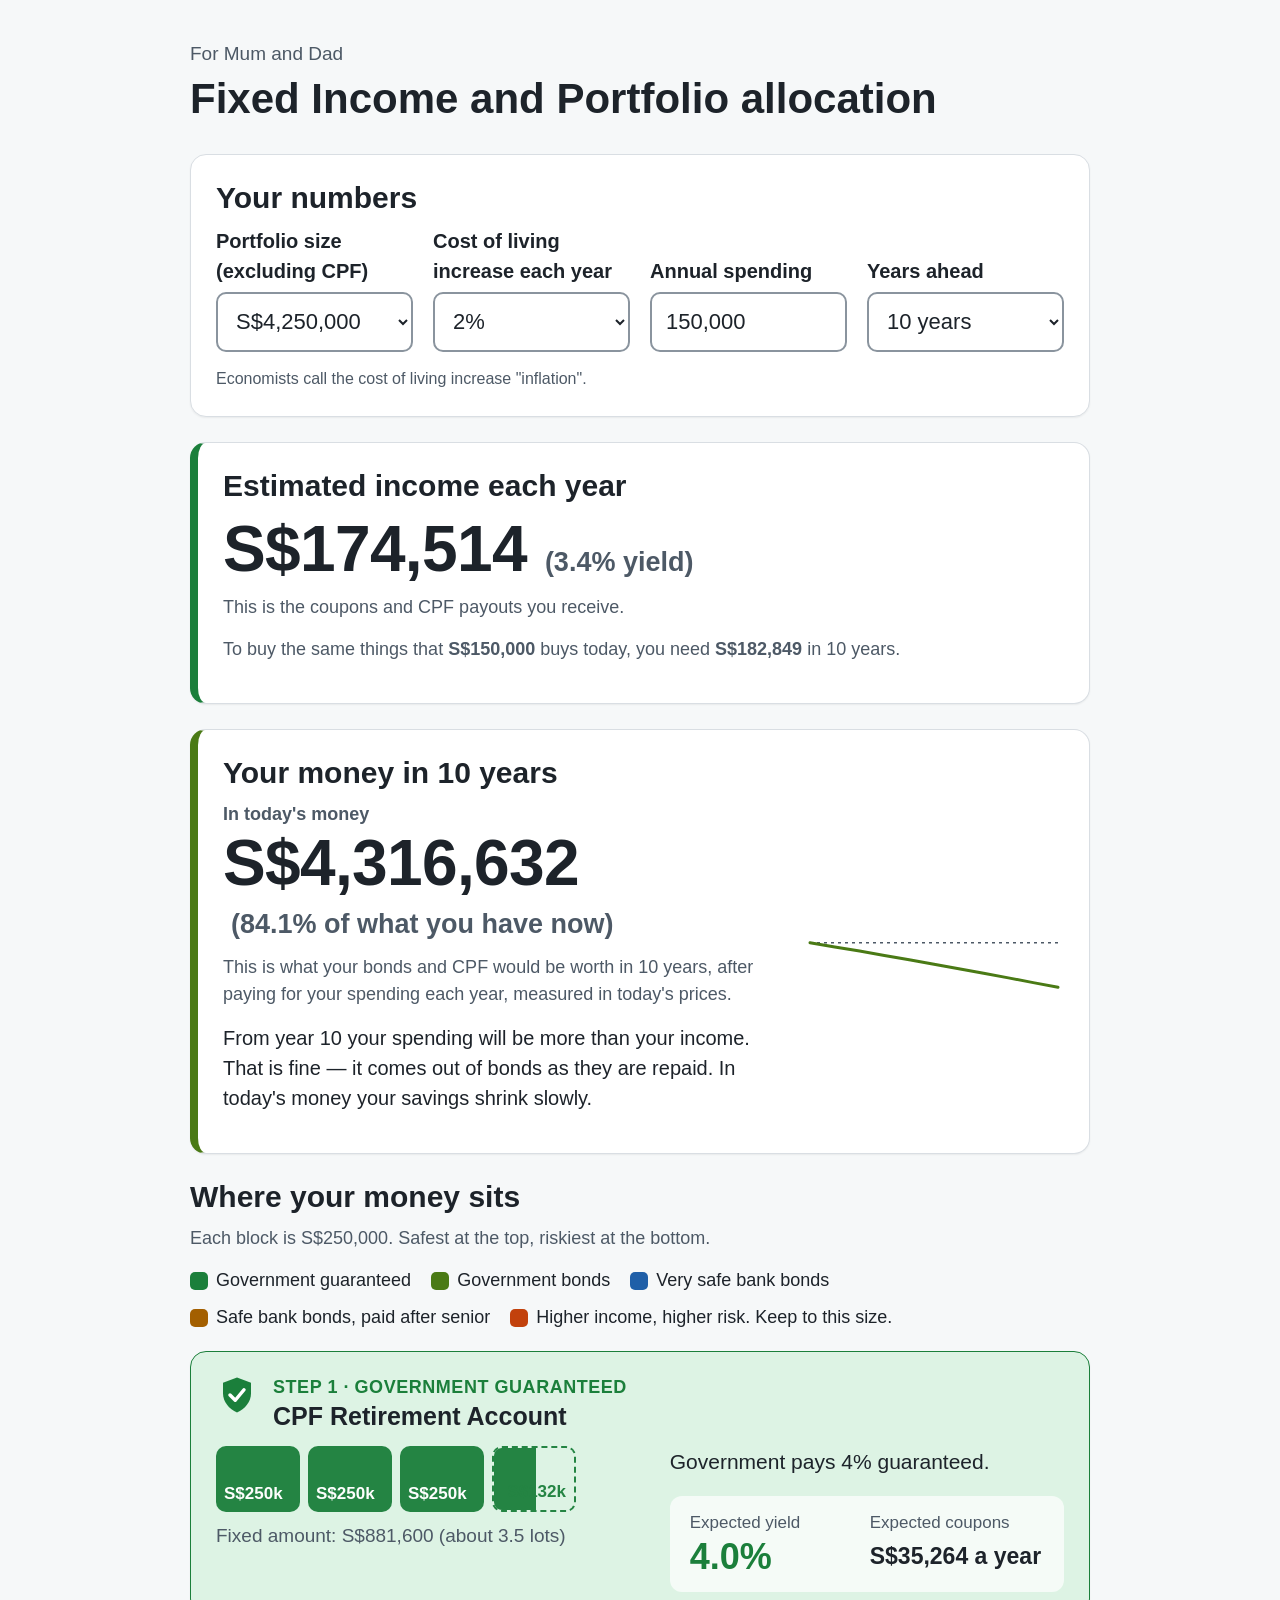
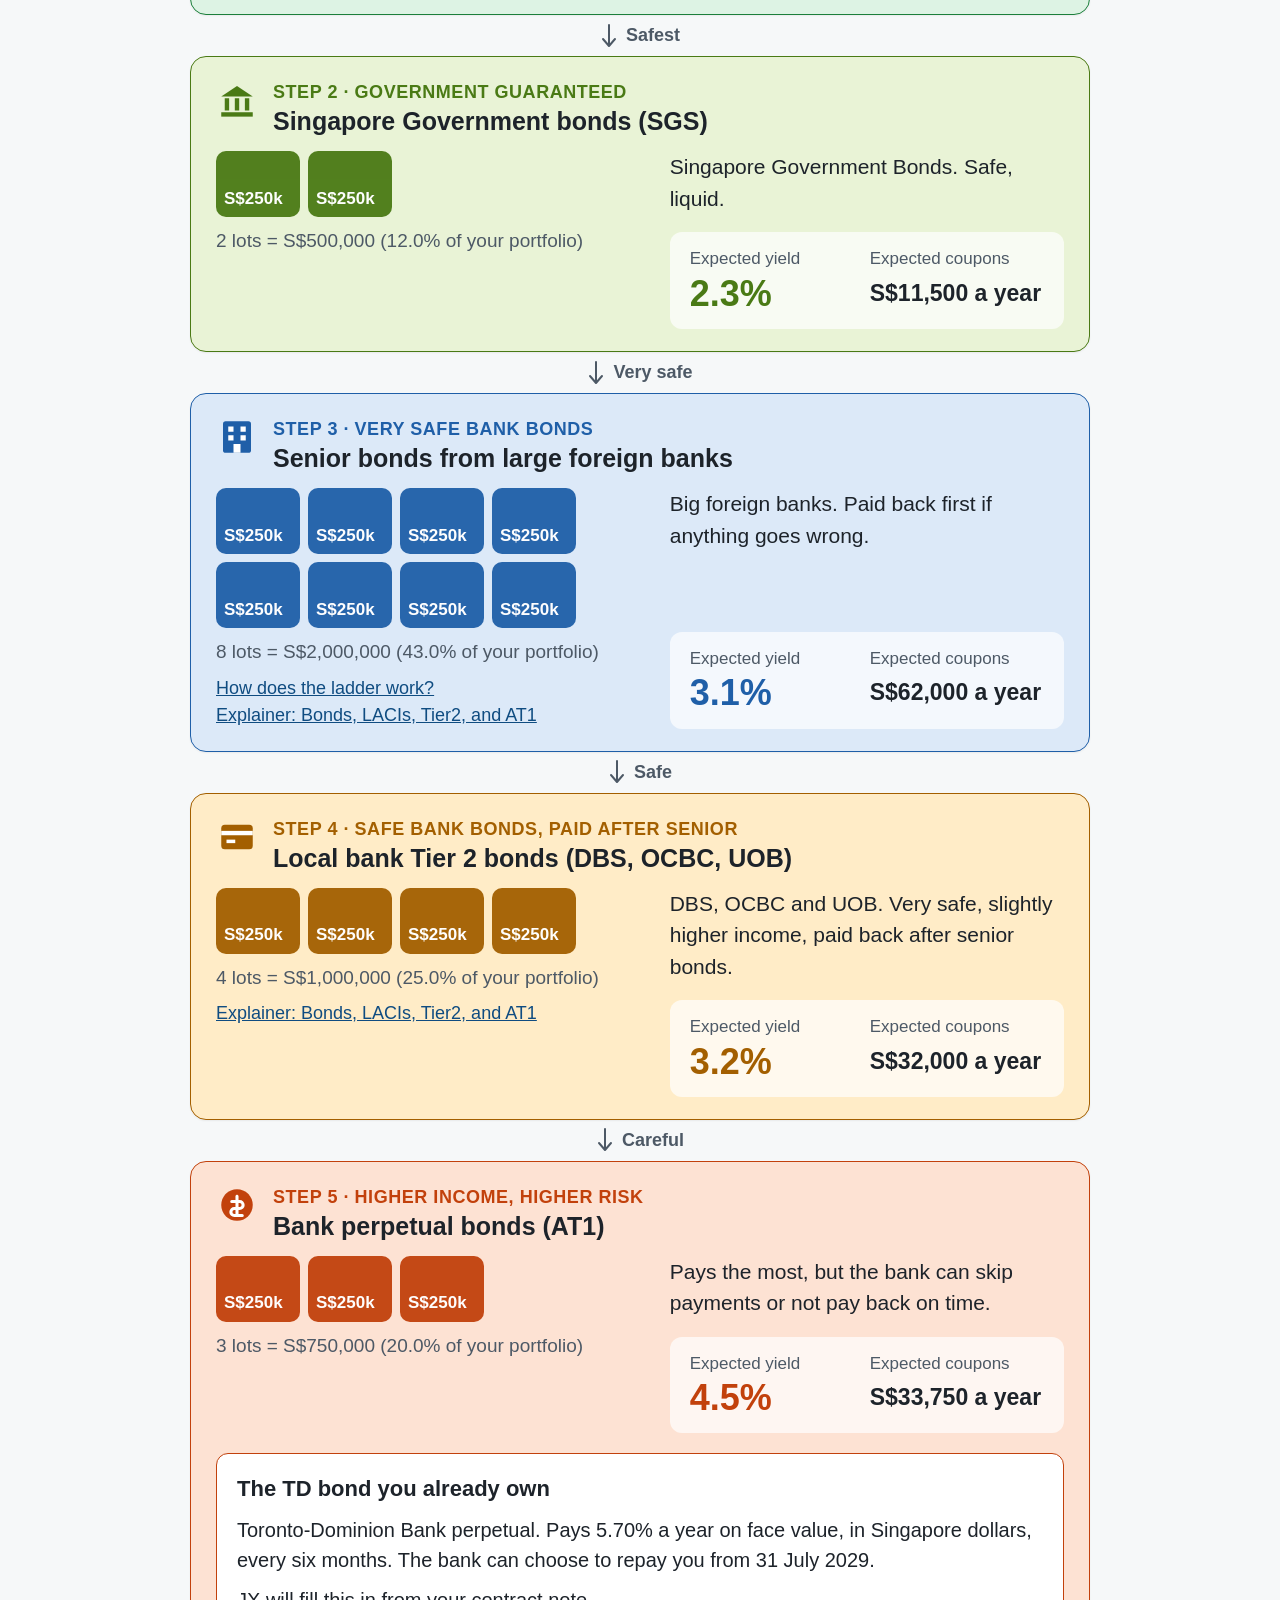
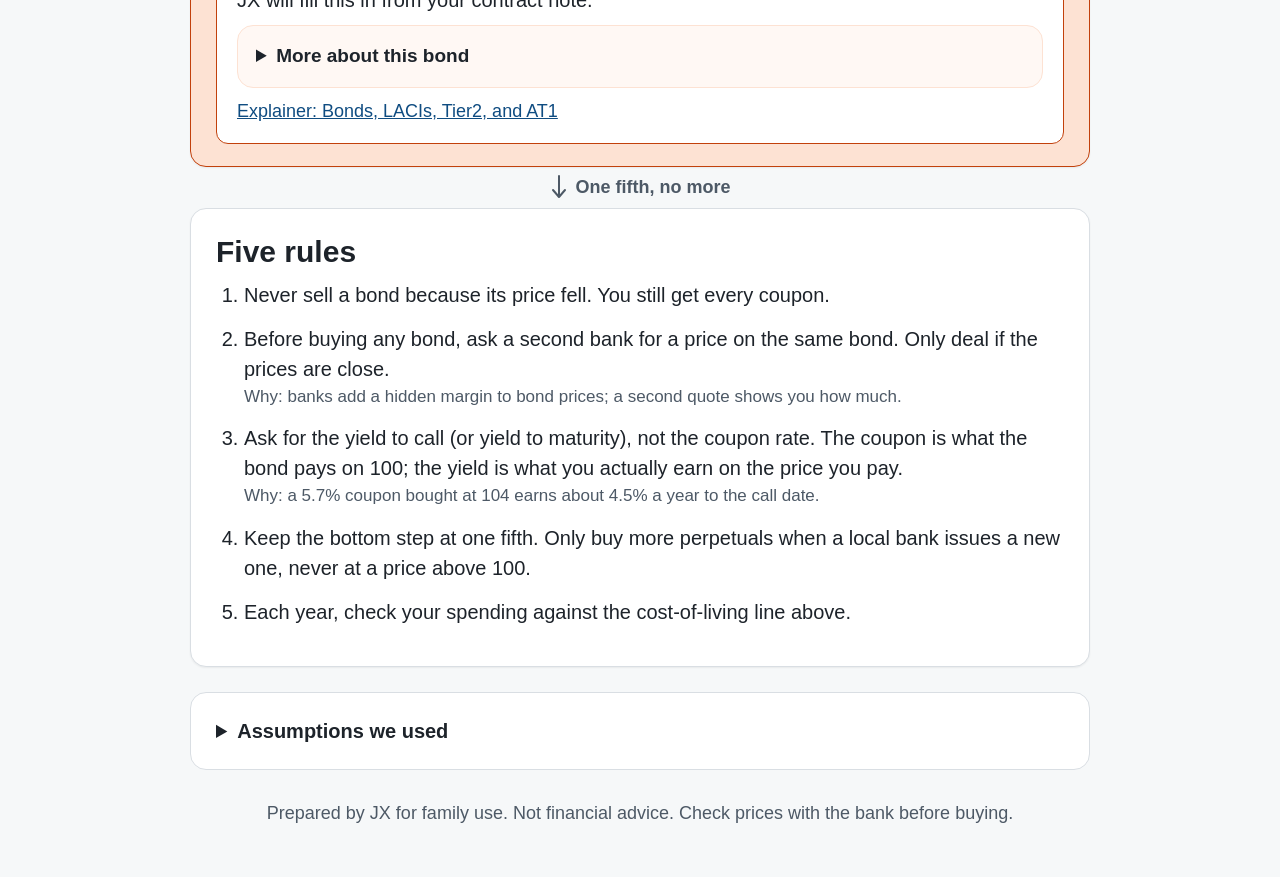
==== index.html @ b42abc00 "Phone layout pass; drop 'tradeable' from Step 2 label Co-Authored-By: Claude Fable 5.1 <noreply@anth" ====
<!DOCTYPE html>
<html lang="en">
<head>
  <meta charset="utf-8">
  <meta name="viewport" content="width=device-width, initial-scale=1">
  <title>Fixed Income and Portfolio allocation</title>
  <link rel="stylesheet" href="style.css">
</head>
<body>
  <div class="wrap">
    <header class="site-header">
      <div class="kicker">For Mum and Dad</div>
      <h1>Fixed Income and Portfolio allocation</h1>
    </header>

    <section class="card" aria-labelledby="inputs-title">
      <h2 id="inputs-title">Your numbers</h2>
      <div class="inputs">
        <div class="field">
          <label for="portfolio">Portfolio size (excluding CPF)</label>
          <select id="portfolio">
            <option value="1000000">S$1,000,000</option>
            <option value="1250000">S$1,250,000</option>
            <option value="1500000">S$1,500,000</option>
            <option value="1750000">S$1,750,000</option>
            <option value="2000000">S$2,000,000</option>
            <option value="2250000">S$2,250,000</option>
            <option value="2500000">S$2,500,000</option>
            <option value="2750000">S$2,750,000</option>
            <option value="3000000">S$3,000,000</option>
            <option value="3250000">S$3,250,000</option>
            <option value="3500000">S$3,500,000</option>
            <option value="3750000">S$3,750,000</option>
            <option value="4000000">S$4,000,000</option>
            <option value="4250000" selected>S$4,250,000</option>
            <option value="4500000">S$4,500,000</option>
            <option value="4750000">S$4,750,000</option>
            <option value="5000000">S$5,000,000</option>
            <option value="5250000">S$5,250,000</option>
            <option value="5500000">S$5,500,000</option>
            <option value="5750000">S$5,750,000</option>
            <option value="6000000">S$6,000,000</option>
            <option value="6250000">S$6,250,000</option>
            <option value="6500000">S$6,500,000</option>
            <option value="6750000">S$6,750,000</option>
            <option value="7000000">S$7,000,000</option>
            <option value="7250000">S$7,250,000</option>
            <option value="7500000">S$7,500,000</option>
            <option value="7750000">S$7,750,000</option>
            <option value="8000000">S$8,000,000</option>
            <option value="8250000">S$8,250,000</option>
            <option value="8500000">S$8,500,000</option>
            <option value="8750000">S$8,750,000</option>
            <option value="9000000">S$9,000,000</option>
            <option value="9250000">S$9,250,000</option>
            <option value="9500000">S$9,500,000</option>
            <option value="9750000">S$9,750,000</option>
            <option value="10000000">S$10,000,000</option>
          </select>
        </div>
        <div class="field">
          <label for="col">Cost of living increase each year</label>
          <select id="col">
            <option value="0.01">1%</option>
            <option value="0.02" selected>2%</option>
            <option value="0.03">3%</option>
            <option value="0.04">4%</option>
          </select>
        </div>
        <div class="field">
          <label for="spending">Annual spending</label>
          <input id="spending" type="text" inputmode="numeric" autocomplete="off" value="150,000" data-value="150000">
        </div>
        <div class="field">
          <label for="years">Years ahead</label>
          <select id="years">
            <option value="10" selected>10 years</option>
            <option value="15">15 years</option>
            <option value="20">20 years</option>
            <option value="25">25 years</option>
          </select>
        </div>
      </div>
      <p class="tiny" style="margin:0.75rem 0 0">Economists call the cost of living increase "inflation".</p>
    </section>

    <section class="card result-card" aria-labelledby="income-title">
      <h2 id="income-title">Estimated income each year</h2>
      <div class="headline-row">
        <span class="big-number" id="income">S$174,514</span>
        <span class="beside" id="yield">(3.4% yield)</span>
      </div>
      <p class="small">This is the coupons and CPF payouts you receive.</p>
      <p class="small">To buy the same things that <strong id="spend-now">S$150,000</strong> buys today, you need <strong id="future-spend">S$182,849</strong> in <span class="years-word">10</span> years.</p>
    </section>

    <section class="card result-card ten-year" id="ten-year-card" aria-labelledby="ten-title">
      <h2 id="ten-title">Your money in <span class="years-word">10</span> years</h2>
      <div class="ten-year-grid">
        <div>
          <p class="small" style="margin:0;font-weight:600">In today's money</p>
          <div class="headline-row">
            <span class="big-number" id="real">S$4,316,632</span>
            <span class="beside" id="real-share">(84.1% of what you have now)</span>
          </div>
          <p class="small">This is what your bonds and CPF would be worth in <span class="years-word">10</span> years, after paying for your spending each year, measured in today's prices.</p>
          <p id="verdict">From year 10 your spending will be more than your income. That is fine — it comes out of bonds as they are repaid. In today's money your savings shrink slowly.</p>
        </div>
        <svg class="sparkline" id="sparkline" viewBox="0 0 260 70" role="img" aria-label="Your money in today's dollars over the coming years"></svg>
      </div>
    </section>

    <section aria-labelledby="waterfall-title">
      <h2 id="waterfall-title">Where your money sits</h2>
      <p class="small">Each block is S$250,000. Safest at the top, riskiest at the bottom.</p>
      <ul class="legend" aria-label="Colour legend">
        <li><span class="swatch" style="background:var(--t1)"></span>Government guaranteed</li>
        <li><span class="swatch" style="background:var(--t2)"></span>Government bonds</li>
        <li><span class="swatch" style="background:var(--t3)"></span>Very safe bank bonds</li>
        <li><span class="swatch" style="background:var(--t4)"></span>Safe bank bonds, paid after senior</li>
        <li><span class="swatch" style="background:var(--t5)"></span>Higher income, higher risk. Keep to this size.</li>
      </ul>

      <section class="tier tier-1" id="tier-1" aria-labelledby="tier-1-title">
        <div class="tier-head">
          <span class="tier-icon"><svg viewBox="0 0 48 48" aria-hidden="true"><path d="M24 4l16 6v12c0 10-7 18-16 22C15 40 8 32 8 22V10z" fill="currentColor"/><path d="M16 24l6 6 10-12" stroke="#fff" stroke-width="4" fill="none" stroke-linecap="round" stroke-linejoin="round"/></svg></span>
          <div>
            <div class="risk">Step 1 · Government guaranteed</div>
            <h3 id="tier-1-title">CPF Retirement Account</h3>
          </div>
        </div>
        <div class="tier-body">
          <div>
            <div class="blocks"><div class="block"><span>S$250k</span></div><div class="block"><span>S$250k</span></div><div class="block"><span>S$250k</span></div><div class="block partial"><div class="fill" style="width:52.6%"></div><span>S$132k</span></div></div>
            <p class="lot-line">Fixed amount: S$881,600 (about 3.5 lots)</p>
          </div>
          <div class="tier-right">
          <p class="tier-desc">Government pays 4% guaranteed.</p>
          <div class="tier-summary">
            <div class="stat"><div class="label">Expected yield</div><div class="yield">4.0%</div></div>
            <div class="stat"><div class="label">Expected coupons</div><div class="coupons">S$35,264 a year</div></div>
          </div>
          </div>
        </div>
      </section>

      <div class="arrow" aria-hidden="true">
        <svg viewBox="0 0 18 26"><path d="M9 2v20M3 16l6 7 6-7" stroke="currentColor" stroke-width="2" fill="none" stroke-linecap="round" stroke-linejoin="round"/></svg>
        <span>Safest</span>
      </div>

      <section class="tier tier-2" id="tier-2" aria-labelledby="tier-2-title">
        <div class="tier-head">
          <span class="tier-icon"><svg viewBox="0 0 48 48" aria-hidden="true"><path d="M6 20L24 8l18 12H6z" fill="currentColor"/><rect x="10" y="22" width="5" height="14" fill="currentColor"/><rect x="21.5" y="22" width="5" height="14" fill="currentColor"/><rect x="33" y="22" width="5" height="14" fill="currentColor"/><rect x="6" y="38" width="36" height="5" fill="currentColor"/></svg></span>
          <div>
            <div class="risk">Step 2 · Government guaranteed</div>
            <h3 id="tier-2-title">Singapore Government bonds (SGS)</h3>
          </div>
        </div>
        <div class="tier-body">
          <div>
            <div class="blocks"><div class="block"><span>S$250k</span></div><div class="block"><span>S$250k</span></div></div>
            <p class="lot-line">2 lots = S$500,000 (12.0% of your portfolio)</p>
          </div>
          <div class="tier-right">
          <p class="tier-desc">Singapore Government Bonds. Safe, liquid.</p>
          <div class="tier-summary">
            <div class="stat"><div class="label">Expected yield</div><div class="yield">2.3%</div></div>
            <div class="stat"><div class="label">Expected coupons</div><div class="coupons">S$11,500 a year</div></div>
          </div>
          </div>
        </div>
      </section>

      <div class="arrow" aria-hidden="true">
        <svg viewBox="0 0 18 26"><path d="M9 2v20M3 16l6 7 6-7" stroke="currentColor" stroke-width="2" fill="none" stroke-linecap="round" stroke-linejoin="round"/></svg>
        <span>Very safe</span>
      </div>

      <section class="tier tier-3" id="tier-3" aria-labelledby="tier-3-title">
        <div class="tier-head">
          <span class="tier-icon"><svg viewBox="0 0 48 48" aria-hidden="true"><rect x="8" y="6" width="32" height="36" rx="3" fill="currentColor"/><rect x="14" y="12" width="6" height="6" fill="#fff"/><rect x="28" y="12" width="6" height="6" fill="#fff"/><rect x="14" y="22" width="6" height="6" fill="#fff"/><rect x="28" y="22" width="6" height="6" fill="#fff"/><rect x="20" y="32" width="8" height="10" fill="#fff"/></svg></span>
          <div>
            <div class="risk">Step 3 · Very safe bank bonds</div>
            <h3 id="tier-3-title">Senior bonds from large foreign banks</h3>
          </div>
        </div>
        <div class="tier-body">
          <div>
            <div class="blocks"><div class="block"><span>S$250k</span></div><div class="block"><span>S$250k</span></div><div class="block"><span>S$250k</span></div><div class="block"><span>S$250k</span></div><div class="block"><span>S$250k</span></div><div class="block"><span>S$250k</span></div><div class="block"><span>S$250k</span></div><div class="block"><span>S$250k</span></div></div>
            <p class="lot-line">8 lots = S$2,000,000 (43.0% of your portfolio)</p>
            <p class="small explain-link"><a href="ladder.html">How does the ladder work?</a><br><a href="banks.html">Explainer: Bonds, LACIs, Tier2, and AT1</a></p>
          </div>
          <div class="tier-right">
          <p class="tier-desc">Big foreign banks. Paid back first if anything goes wrong.</p>
          <div class="tier-summary">
            <div class="stat"><div class="label">Expected yield</div><div class="yield">3.1%</div></div>
            <div class="stat"><div class="label">Expected coupons</div><div class="coupons">S$62,000 a year</div></div>
          </div>
          </div>
        </div>
      </section>

      <div class="arrow" aria-hidden="true">
        <svg viewBox="0 0 18 26"><path d="M9 2v20M3 16l6 7 6-7" stroke="currentColor" stroke-width="2" fill="none" stroke-linecap="round" stroke-linejoin="round"/></svg>
        <span>Safe</span>
      </div>

      <section class="tier tier-4" id="tier-4" aria-labelledby="tier-4-title">
        <div class="tier-head">
          <span class="tier-icon"><svg viewBox="0 0 48 48" aria-hidden="true"><rect x="6" y="10" width="36" height="28" rx="4" fill="currentColor"/><rect x="6" y="17" width="36" height="5" fill="#fff"/><rect x="12" y="27" width="10" height="4" fill="#fff"/></svg></span>
          <div>
            <div class="risk">Step 4 · Safe bank bonds, paid after senior</div>
            <h3 id="tier-4-title">Local bank Tier 2 bonds (DBS, OCBC, UOB)</h3>
          </div>
        </div>
        <div class="tier-body">
          <div>
            <div class="blocks"><div class="block"><span>S$250k</span></div><div class="block"><span>S$250k</span></div><div class="block"><span>S$250k</span></div><div class="block"><span>S$250k</span></div></div>
            <p class="lot-line">4 lots = S$1,000,000 (25.0% of your portfolio)</p>
            <p class="small explain-link"><a href="banks.html">Explainer: Bonds, LACIs, Tier2, and AT1</a></p>
          </div>
          <div class="tier-right">
          <p class="tier-desc">DBS, OCBC and UOB. Very safe, slightly higher income, paid back after senior bonds.</p>
          <div class="tier-summary">
            <div class="stat"><div class="label">Expected yield</div><div class="yield">3.2%</div></div>
            <div class="stat"><div class="label">Expected coupons</div><div class="coupons">S$32,000 a year</div></div>
          </div>
          </div>
        </div>
      </section>

      <div class="arrow" aria-hidden="true">
        <svg viewBox="0 0 18 26"><path d="M9 2v20M3 16l6 7 6-7" stroke="currentColor" stroke-width="2" fill="none" stroke-linecap="round" stroke-linejoin="round"/></svg>
        <span>Careful</span>
      </div>

      <section class="tier tier-5" id="tier-5" aria-labelledby="tier-5-title">
        <div class="tier-head">
          <span class="tier-icon"><svg viewBox="0 0 48 48" aria-hidden="true"><circle cx="24" cy="24" r="18" fill="currentColor"/><path d="M24 14v20M18 20h9a4 4 0 010 8h-6a4 4 0 000 8h9" stroke="#fff" stroke-width="3.5" fill="none" stroke-linecap="round"/></svg></span>
          <div>
            <div class="risk">Step 5 · Higher income, higher risk</div>
            <h3 id="tier-5-title">Bank perpetual bonds (AT1)</h3>
          </div>
        </div>
        <div class="tier-body">
          <div>
            <div class="blocks"><div class="block"><span>S$250k</span></div><div class="block"><span>S$250k</span></div><div class="block"><span>S$250k</span></div></div>
            <p class="lot-line">3 lots = S$750,000 (20.0% of your portfolio)</p>
          </div>
          <div class="tier-right">
          <p class="tier-desc">Pays the most, but the bank can skip payments or not pay back on time.</p>
          <div class="tier-summary">
            <div class="stat"><div class="label">Expected yield</div><div class="yield">4.5%</div></div>
            <div class="stat"><div class="label">Expected coupons</div><div class="coupons">S$33,750 a year</div></div>
          </div>
          </div>
        </div>
        <div class="inset">
          <h4>The TD bond you already own</h4>
          <p>Toronto-Dominion Bank perpetual. Pays 5.70% a year on face value, in Singapore dollars, every six months. The bank can choose to repay you from 31 July 2029.</p>
          <p id="td-yield-line">JX will fill this in from your contract note.</p>
          <details>
            <summary>More about this bond</summary>
            <ul>
              <li>Toronto-Dominion Bank. Pays 5.70% a year on face value, in Singapore dollars, every six months.</li>
              <li>The bank can choose to repay you on 31 July 2029. If it does not, the rate resets to a Singapore interest rate plus 2.65%, and it can repay you at later dates.</li>
              <li>TD can skip a payment, but if it does, it cannot pay its own shareholders until it pays you again.</li>
              <li>If TD were ever failing, this bond turns into TD shares rather than disappearing.</li>
              <li>TD's capital cushion was 14.3% at April 2026, well above what regulators require.</li>
            </ul>
            <p class="tiny">Source: TD pricing supplement dated 8 July 2024 (Series 2023-9) and TD's programme prospectus, July 2026.</p>
          </details>
          <p class="small" style="margin:0.5rem 0 0"><a href="banks.html">Explainer: Bonds, LACIs, Tier2, and AT1</a></p>
        </div>
      </section>

      <div class="arrow" aria-hidden="true">
        <svg viewBox="0 0 18 26"><path d="M9 2v20M3 16l6 7 6-7" stroke="currentColor" stroke-width="2" fill="none" stroke-linecap="round" stroke-linejoin="round"/></svg>
        <span>One fifth, no more</span>
      </div>
    </section>

    <section class="card rules" aria-labelledby="rules-title">
      <h2 id="rules-title">Five rules</h2>
      <ol>
        <li>Never sell a bond because its price fell. You still get every coupon.</li>
        <li>Before buying any bond, ask a second bank for a price on the same bond. Only deal if the prices are close.
          <span class="why">Why: banks add a hidden margin to bond prices; a second quote shows you how much.</span></li>
        <li>Ask for the yield to call (or yield to maturity), not the coupon rate. The coupon is what the bond pays on 100; the yield is what you actually earn on the price you pay.
          <span class="why">Why: a 5.7% coupon bought at 104 earns about 4.5% a year to the call date.</span></li>
        <li>Keep the bottom step at one fifth. Only buy more perpetuals when a local bank issues a new one, never at a price above 100.</li>
        <li>Each year, check your spending against the cost-of-living line above.</li>
      </ol>
    </section>

    <details id="assumptions">
      <summary>Assumptions we used</summary>
      <p class="small">Yields are September 2026 working estimates until the bank quotes real prices. Update them in <code>app.js</code>.</p>
      <ul id="assumption-yields">
        <li>Step 1: 4.0% — CPF Retirement Account interest, guaranteed by the Government</li>
        <li>Step 2: 2.3% — SGS 2 to 7 year yields, about 2.0 to 2.5%</li>
        <li>Step 3: 3.1% — 5-year SGD swap + ~1.0%</li>
        <li>Step 4: 3.2% — 5-year SGD swap + ~1.1%</li>
        <li>Step 5: 4.5% — 5-year SGD swap + ~2.4%; existing TD bond pays 5.70%</li>
      </ul>
      <p class="small">CPF is fixed at S$881,600: two people at the 2026 Enhanced Retirement Sum of S$440,800 each. Each step's share of the portfolio is rounded to whole S$250,000 lots; any remainder goes to Step 3.</p>
      <p class="small"><strong>The ten-year projection is simplified:</strong></p>
      <ul>
        <li>Yields stay at today's levels for all ten years.</li>
        <li>Coupons you do not spend are reinvested at the same yield.</li>
        <li>CPF is treated as part of the pool earning its 4%.</li>
        <li>No tax: Singapore does not tax individuals on bond interest or CPF.</li>
        <li>No other income (rent, dividends, pensions) is counted.</li>
      </ul>
    </details>

    <p class="disclaimer">Prepared by JX for family use. Not financial advice. Check prices with the bank before buying.</p>
  </div>
  <script src="app.js"></script>
</body>
</html>
---- style.css ----
/* Our Bond Plan — shared styles. No external fonts or CSS. */

:root {
  --ink: #1d232a;
  --muted: #4d5966;
  --line: #d9dee3;
  --card: #ffffff;
  --page: #f6f8f9;
  --accent: #0f4c81;

  /* Tier colours. Each accent passes WCAG AA as text on white and as white-on-accent. */
  --t1: #1b7f3b; --t1-bg: #ddf3e4;
  --t2: #4a7a15; --t2-bg: #e9f3d6;
  --t3: #1f5fa8; --t3-bg: #dce9f8;
  --t4: #a35f00; --t4-bg: #ffecc7;
  --t5: #c2410c; --t5-bg: #fde2d3;

  --radius: 16px;
  --shadow: 0 1px 2px rgba(0,0,0,0.06);
}

* { box-sizing: border-box; }

html { font-size: 20px; }

body {
  margin: 0;
  font-family: -apple-system, BlinkMacSystemFont, "Segoe UI", Roboto, "Helvetica Neue", Arial, sans-serif;
  font-size: 1rem;
  line-height: 1.5;
  color: var(--ink);
  background: var(--page);
}

.wrap {
  max-width: 960px;
  margin: 0 auto;
  padding: 1rem;
}

@media (min-width: 700px) {
  .wrap { padding: 2rem 1.5rem; }
}

h1, h2, h3 { line-height: 1.2; margin: 0 0 0.5rem; }
h1 { font-size: 2.1rem; }
h2 { font-size: 1.5rem; }
h3 { font-size: 1.25rem; }
p { margin: 0 0 0.75rem; }
a { color: var(--accent); }
a:focus-visible, button:focus-visible, select:focus-visible, input:focus-visible {
  outline: 3px solid #0f4c81;
  outline-offset: 2px;
}

.site-header { margin-bottom: 1.5rem; }
.site-header .kicker {
  color: var(--muted);
  font-size: 0.95rem;
  margin-bottom: 0.25rem;
}
.site-header p.lead { color: var(--muted); font-size: 1.1rem; max-width: 40rem; }

.card {
  background: var(--card);
  border: 1px solid var(--line);
  border-radius: var(--radius);
  box-shadow: var(--shadow);
  padding: 1.25rem;
  margin-bottom: 1.25rem;
}

.small { font-size: 0.9rem; color: var(--muted); }
.tiny { font-size: 0.8rem; color: var(--muted); }
.nowrap { white-space: nowrap; }

/* Inputs */
.inputs { display: grid; gap: 1rem; }
@media (min-width: 700px) {
  .inputs { grid-template-columns: 1fr 1fr; align-items: end; }
  .inputs .field label { min-height: 3rem; display: flex; align-items: flex-end; }
}
@media (min-width: 1000px) { .inputs { grid-template-columns: 1fr 1fr 1fr 1fr; } }
.field label { display: block; font-weight: 600; margin-bottom: 0.3rem; }
.field select, .field input {
  width: 100%;
  height: 3rem;
  font: inherit;
  font-size: 1.1rem;
  padding: 0 0.7rem;
  border: 2px solid #8a949e;
  border-radius: 10px;
  background: #fff;
  color: var(--ink);
}
.field .help { margin: 0.3rem 0 0; }

/* Headline cards */
.big-number {
  font-size: 2.6rem;
  font-weight: 700;
  line-height: 1.1;
  letter-spacing: -0.01em;
}
@media (min-width: 700px) { .big-number { font-size: 3.2rem; } }
.beside {
  font-size: 1.35rem;
  font-weight: 600;
  color: var(--muted);
  margin-left: 0.4rem;
}
.headline-row { display: flex; flex-wrap: wrap; align-items: baseline; gap: 0.25rem 0.5rem; margin-bottom: 0.5rem; }
.result-card { border-left: 8px solid var(--t1); }
.result-card.ten-year { border-left-color: var(--t2); }
.result-card.danger { border-left-color: var(--t5); background: var(--t5-bg); }
.result-card.danger .beside { color: var(--ink); }
.ten-year-grid { display: grid; gap: 1rem; align-items: center; }
@media (min-width: 700px) { .ten-year-grid { grid-template-columns: 1fr auto; } }
.sparkline { width: 100%; max-width: 260px; height: 70px; display: block; }

/* Waterfall */
.legend {
  display: flex;
  flex-wrap: wrap;
  gap: 0.5rem 1rem;
  margin: 0.5rem 0 1rem;
  padding: 0;
  list-style: none;
  font-size: 0.9rem;
}
.legend li { display: flex; align-items: center; gap: 0.4rem; }
.swatch { width: 18px; height: 18px; border-radius: 5px; flex: none; }

.tier {
  border-radius: var(--radius);
  padding: 1.1rem 1.25rem;
  border: 1px solid transparent;
  box-shadow: var(--shadow);
  background: #fff;
}
.tier-1 { background: var(--t1-bg); border-color: var(--t1); --tc: var(--t1); }
.tier-2 { background: var(--t2-bg); border-color: var(--t2); --tc: var(--t2); }
.tier-3 { background: var(--t3-bg); border-color: var(--t3); --tc: var(--t3); }
.tier-4 { background: var(--t4-bg); border-color: var(--t4); --tc: var(--t4); }
.tier-5 { background: var(--t5-bg); border-color: var(--t5); --tc: var(--t5); }

.tier-head { display: flex; gap: 0.75rem; align-items: flex-start; margin-bottom: 0.75rem; }
.tier-head svg { width: 42px; height: 42px; flex: none; color: var(--tc); }
.tier-head h3 { margin: 0; }
.tier-head .risk { font-size: 0.9rem; font-weight: 600; color: var(--tc); text-transform: uppercase; letter-spacing: 0.03em; }
.tier-desc { margin: 0 0 0.9rem; font-size: 1.05rem; }

.tier-body { display: grid; gap: 1rem; }
@media (min-width: 700px) { .tier-body { grid-template-columns: minmax(0, 1.1fr) minmax(0, 1fr); align-items: stretch; } }
.tier-right { display: flex; flex-direction: column; }
.tier-right .tier-summary { margin-top: auto; }
.explain-link { margin: 0.4rem 0 0; }

.blocks { display: flex; flex-wrap: wrap; gap: 8px; }
.block {
  width: 84px;
  height: 66px;
  border-radius: 10px;
  background: var(--tc);
  color: #fff;
  font-size: 0.85rem;
  font-weight: 600;
  display: flex;
  align-items: flex-end;
  justify-content: flex-start;
  padding: 6px 8px;
  overflow: hidden;
  opacity: 0.95;
}
.block.partial { position: relative; background: transparent; border: 2px dashed var(--tc); color: var(--tc); justify-content: flex-end; }
.block.partial .fill {
  position: absolute; left: 0; top: 0; bottom: 0;
  background: var(--tc);
  border-radius: 6px 0 0 6px;
}
.block.partial span { position: relative; }
.blocks-empty { font-size: 0.9rem; color: var(--muted); font-style: italic; }
.lot-line { margin: 0.5rem 0 0; font-size: 0.95rem; color: var(--muted); }

.tier-summary {
  background: rgba(255,255,255,0.7);
  border-radius: 12px;
  padding: 0.7rem 1rem;
  display: flex;
  flex-wrap: wrap;
  gap: 0.5rem 2rem;
}
.tier-summary .stat { min-width: 7rem; }
.tier-summary .yield { font-size: 1.8rem; line-height: 1.2; font-weight: 700; color: var(--tc); }
.tier-summary .coupons { font-size: 1.15rem; font-weight: 600; line-height: 1.3; padding-top: 0.35rem; white-space: nowrap; }
.tier-summary .label { font-size: 0.85rem; color: var(--muted); }

.arrow {
  display: flex;
  align-items: center;
  justify-content: center;
  gap: 0.4rem;
  margin: 0.35rem 0;
  color: var(--muted);
  font-size: 0.9rem;
  font-weight: 600;
}
.arrow svg { width: 18px; height: 26px; }

.inset {
  margin-top: 1rem;
  background: #fff;
  border: 1px solid var(--t5);
  border-radius: 12px;
  padding: 0.9rem 1rem;
}
.inset h4 { margin: 0 0 0.5rem; font-size: 1.1rem; }
.inset > p { margin-bottom: 0.5rem; }
.inset details { margin: 0.5rem 0 0; padding: 0.4rem 0.9rem; border-color: var(--t5-bg); background: #fff8f4; }
.inset details summary { font-size: 0.95rem; }
.inset ul { margin: 0 0 0.5rem; padding-left: 1.2rem; }
.inset li { margin-bottom: 0.35rem; }

/* Rules */
.rules ol { padding-left: 1.4rem; margin: 0; }
.rules li { margin-bottom: 0.7rem; }
.why { display: block; font-size: 0.85rem; color: var(--muted); }

/* Assumptions */
details { border: 1px solid var(--line); border-radius: var(--radius); background: #fff; padding: 0.75rem 1.25rem; margin-bottom: 1.25rem; }
details summary { cursor: pointer; font-weight: 600; padding: 0.4rem 0; }
details ul { padding-left: 1.2rem; }
details li { margin-bottom: 0.3rem; }

.disclaimer { color: var(--muted); font-size: 0.9rem; text-align: center; margin: 1.5rem 0 0.5rem; }

/* Explainer pages */
.back {
  display: inline-block;
  margin: 0.25rem 0 1.25rem;
  font-weight: 700;
  font-size: 1.15rem;
  padding: 0.7rem 1.2rem;
  border-radius: 12px;
  background: var(--accent);
  color: #fff;
  text-decoration: none;
}
.back:hover, .back:focus-visible { background: #0b3a63; }
.section-grid { display: grid; gap: 1rem; align-items: center; }
@media (min-width: 700px) { .section-grid { grid-template-columns: 1fr 1fr; } }
.figure { width: 100%; height: auto; display: block; }
.figure text { font-family: inherit; }
.order-grid { display: grid; gap: 1.25rem; align-items: center; }
@media (min-width: 700px) { .order-grid { grid-template-columns: 1fr 1.5fr; } }
.stack { display: grid; gap: 10px; margin: 0; }
.stack .row { padding: 1.1rem 1.2rem; border-radius: 14px; font-weight: 700; font-size: 1.35rem; text-align: center; color: #fff; }
.stack .row.top { border-radius: 14px; }
.stack-caption { display: flex; justify-content: space-between; font-size: 0.9rem; font-weight: 600; color: var(--muted); margin: 0.4rem 0.2rem 0; }
.stack .row.plain { background: #4d5966; }
.stack .row.t3 { background: var(--t3); }
.stack .row.t3b { background: #4a7fc1; }
.stack .row.t4 { background: var(--t4); }
.stack .row.t5 { background: var(--t5); }
.stack .row.share { background: #e4e8ec; color: var(--ink); }
.stack .row small { display: block; font-weight: 500; font-size: 0.9rem; opacity: 0.95; }
.levels { padding-left: 1.2rem; margin: 0; }
.levels li { margin-bottom: 0.6rem; }
.points { list-style: none; padding: 0; margin: 0; display: grid; gap: 1rem; }
.points li { display: flex; gap: 0.9rem; align-items: flex-start; }
.points svg { width: 48px; height: 48px; flex: none; color: var(--t5); }
.closing { border-left: 8px solid var(--t1); }

/* Phone-only adjustments (below 500px) */
@media (max-width: 499px) {
  h1 { font-size: 1.6rem; }
  h2 { font-size: 1.3rem; }
  .big-number { font-size: 2.2rem; }
  .beside { font-size: 1.1rem; }
  .sparkline { display: none; }
  .block { width: 72px; height: 48px; font-size: 0.7rem; }
  .blocks { gap: 5px; }
  .tier { padding: 0.9rem 0.9rem; }
  .tier-summary { display: grid; grid-template-columns: auto 1fr; gap: 0.25rem 1rem; padding: 0.5rem 0.8rem; }
  .tier-summary .label { white-space: nowrap; }
  .tier-summary .stat { min-width: 0; }
  .tier-summary .yield { font-size: 1.4rem; }
  .tier-summary .coupons { font-size: 0.95rem; white-space: normal; padding-top: 0.45rem; }
  .tier-desc { font-size: 1rem; margin-bottom: 0.6rem; }
  .explain-link a { display: block; margin-bottom: 0.3rem; }
  .explain-link br { display: none; }
  .tier-head .risk { font-size: 0.8rem; }
}
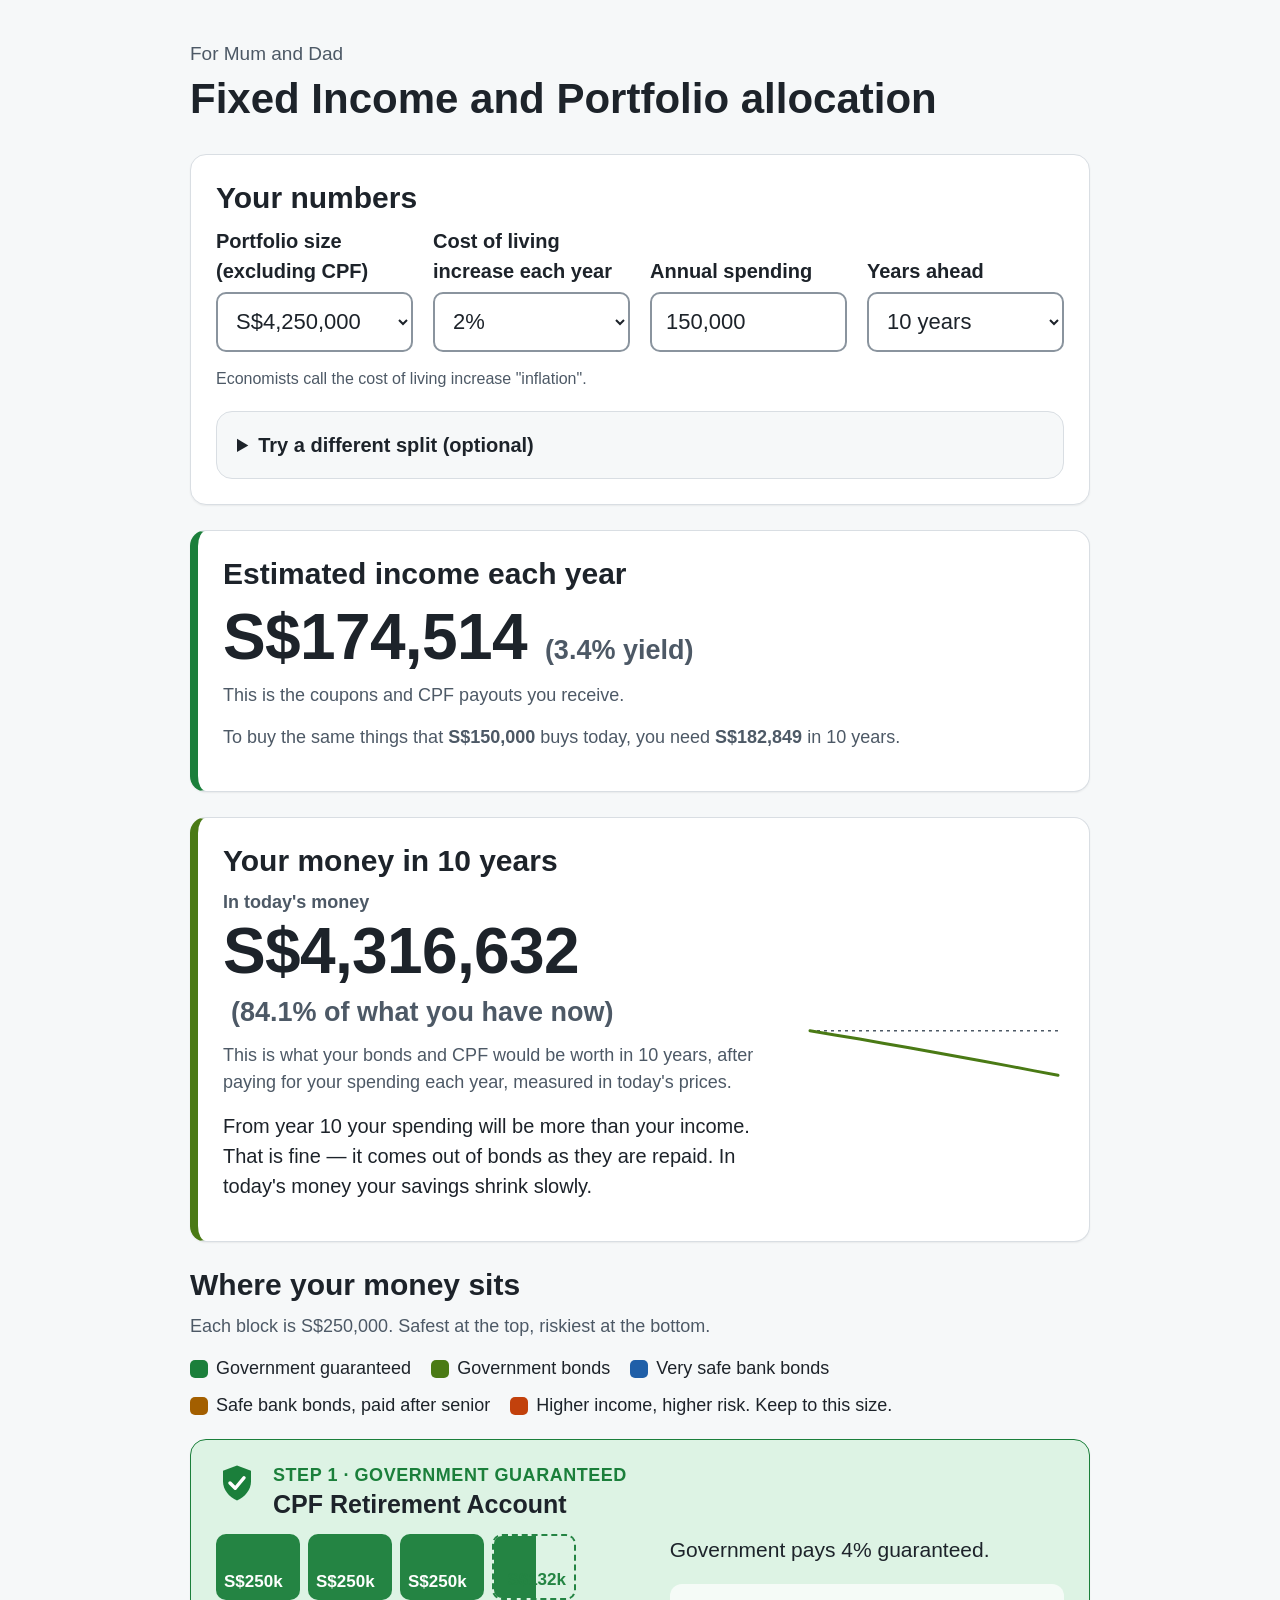
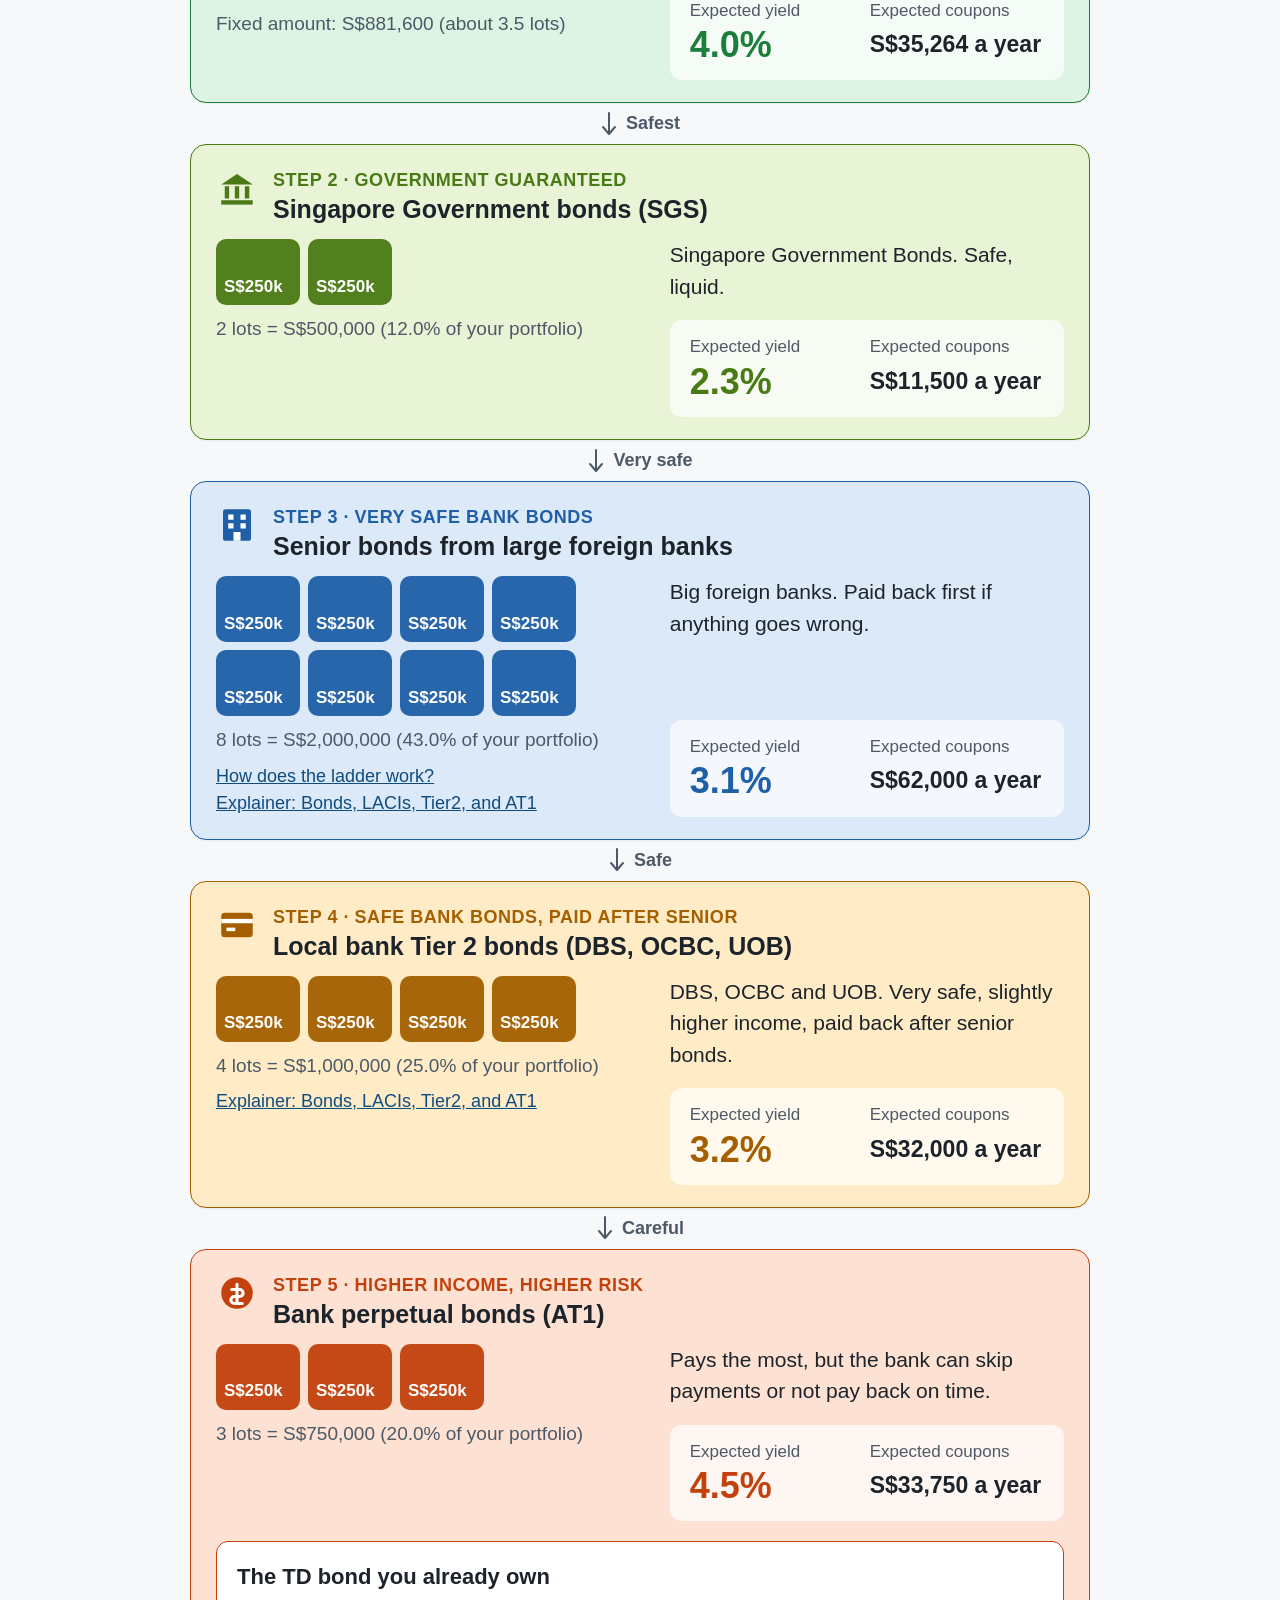
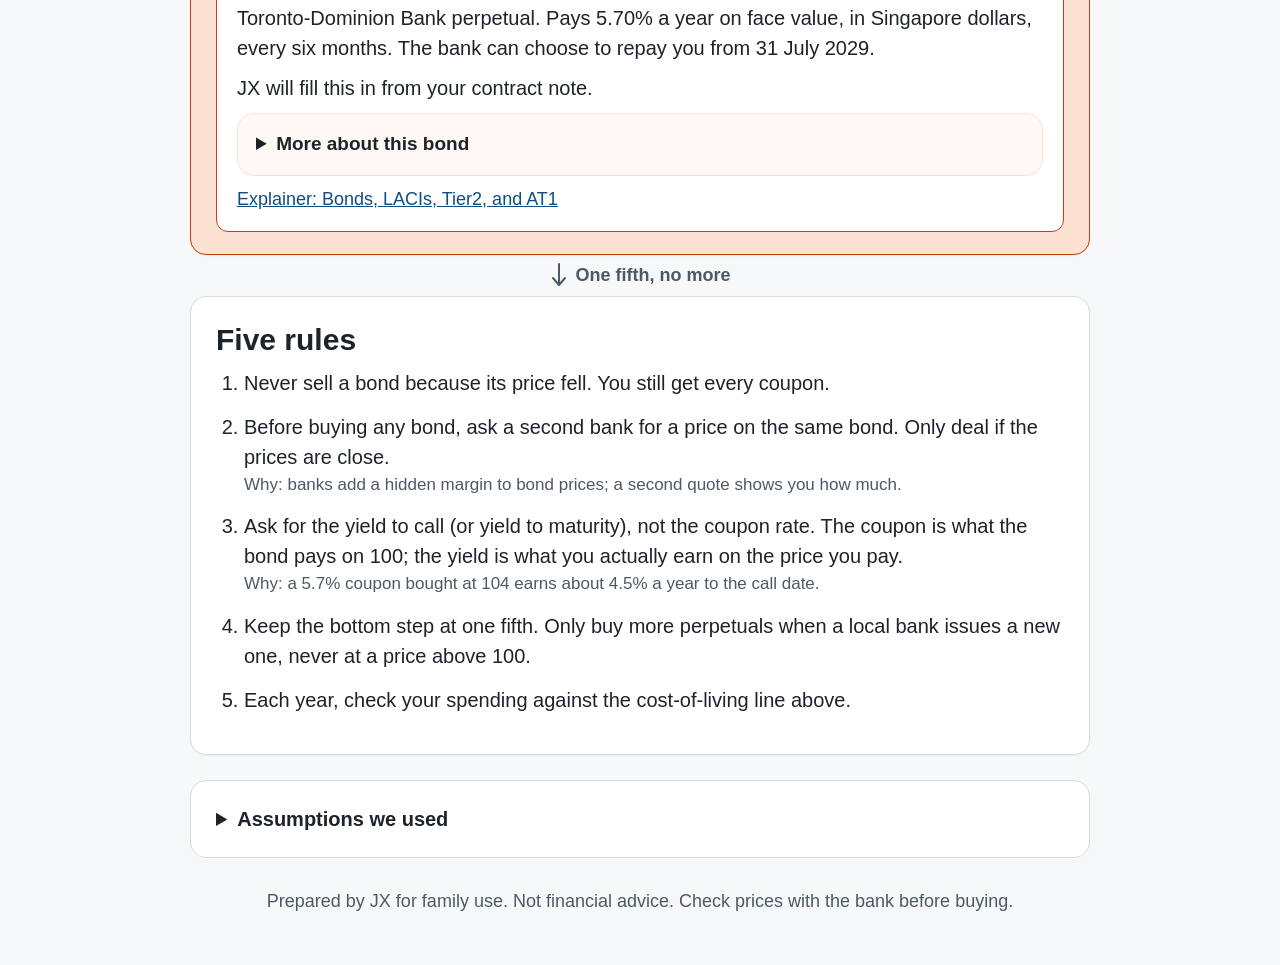
==== commit 414903cc: "Optional allocation sliders under Your numbers Co-Authored-By: Claude Fable 5.1 <noreply@anthropic.c" ====
--- a/index.html
+++ b/index.html
@@ -82,6 +82,29 @@
         </div>
       </div>
       <p class="tiny" style="margin:0.75rem 0 0">Economists call the cost of living increase "inflation".</p>
+      <details class="advanced" id="advanced">
+        <summary>Try a different split (optional)</summary>
+        <p class="small">Move the sliders to see how a different split changes your income. Step 3 takes whatever is left. Step 1 (CPF) is fixed.</p>
+        <div class="sliders">
+          <div class="slider">
+            <label for="share-2">Step 2 · Singapore Government bonds <output id="share-2-out" for="share-2">12%</output></label>
+            <input type="range" id="share-2" min="0" max="60" step="1" value="12">
+          </div>
+          <div class="slider">
+            <label for="share-4">Step 4 · Local bank Tier 2 bonds <output id="share-4-out" for="share-4">25%</output></label>
+            <input type="range" id="share-4" min="0" max="60" step="1" value="25">
+          </div>
+          <div class="slider">
+            <label for="share-5">Step 5 · Bank perpetual bonds <output id="share-5-out" for="share-5">20%</output></label>
+            <input type="range" id="share-5" min="0" max="50" step="1" value="20">
+          </div>
+          <div class="slider balance">
+            <span>Step 3 · Senior bank bonds (the rest)</span> <output id="share-3-out">43%</output>
+          </div>
+        </div>
+        <p class="small warn" id="share-warning" hidden>The plan keeps Step 5 at one fifth or less.</p>
+        <button type="button" class="btn" id="reset-shares">Back to the plan</button>
+      </details>
     </section>
 
     <section class="card result-card" aria-labelledby="income-title">
--- a/style.css
+++ b/style.css
@@ -94,6 +94,19 @@
   color: var(--ink);
 }
 .field .help { margin: 0.3rem 0 0; }
+
+/* Optional allocation sliders */
+.advanced { margin: 1rem 0 0; padding: 0.5rem 1rem; border-color: var(--line); background: var(--page); }
+.advanced summary { font-size: 1rem; }
+.sliders { display: grid; gap: 0.75rem; margin: 0.5rem 0; }
+@media (min-width: 700px) { .sliders { grid-template-columns: 1fr 1fr; } }
+.slider label, .slider span { display: flex; justify-content: space-between; font-weight: 600; margin-bottom: 0.2rem; }
+.slider output { font-weight: 700; color: var(--accent); }
+.slider input[type="range"] { width: 100%; accent-color: var(--accent); height: 2rem; }
+.slider.balance { padding: 0.5rem 0.75rem; border-radius: 10px; background: #fff; border: 1px solid var(--line); align-self: end; }
+.warn { color: var(--t5); font-weight: 600; }
+.btn { font: inherit; font-weight: 600; padding: 0.5rem 1rem; border-radius: 10px; border: 2px solid var(--accent); background: #fff; color: var(--accent); cursor: pointer; margin: 0.25rem 0 0.5rem; }
+.btn:hover { background: var(--accent); color: #fff; }
 
 /* Headline cards */
 .big-number {
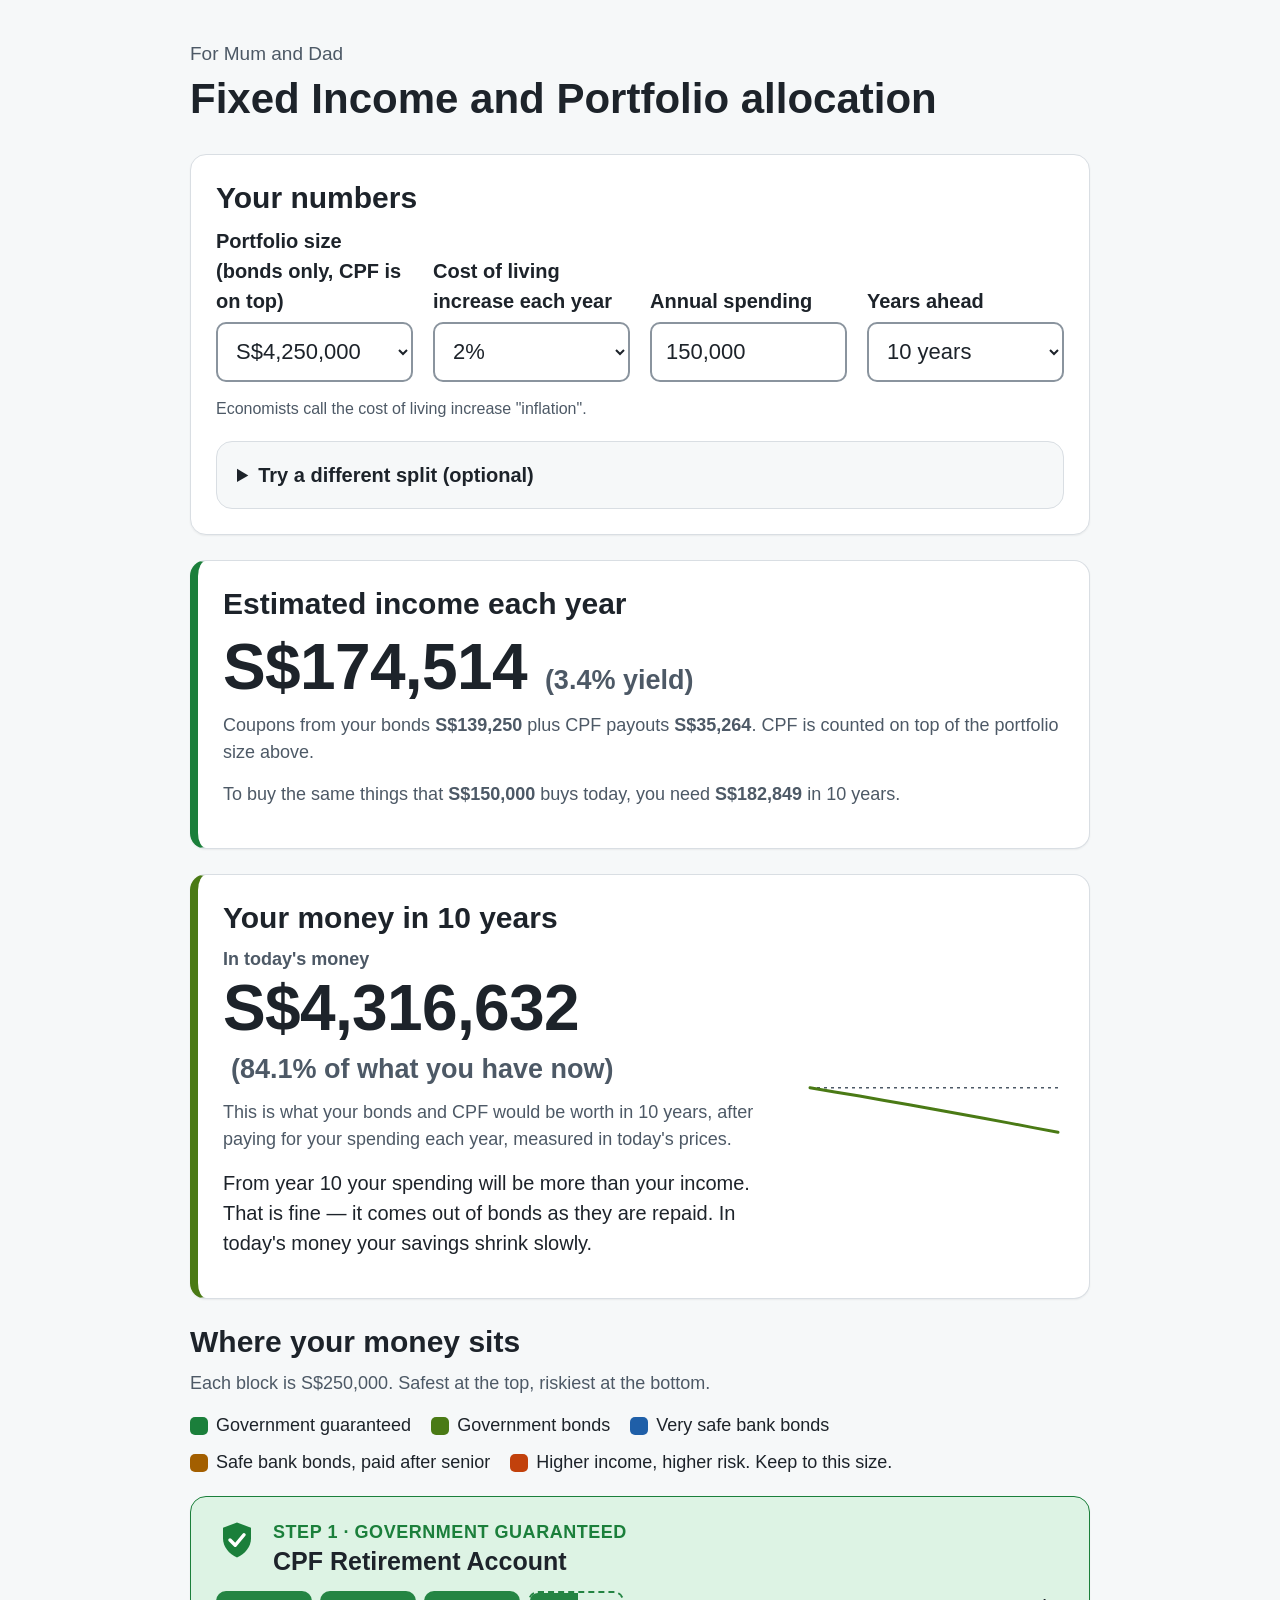
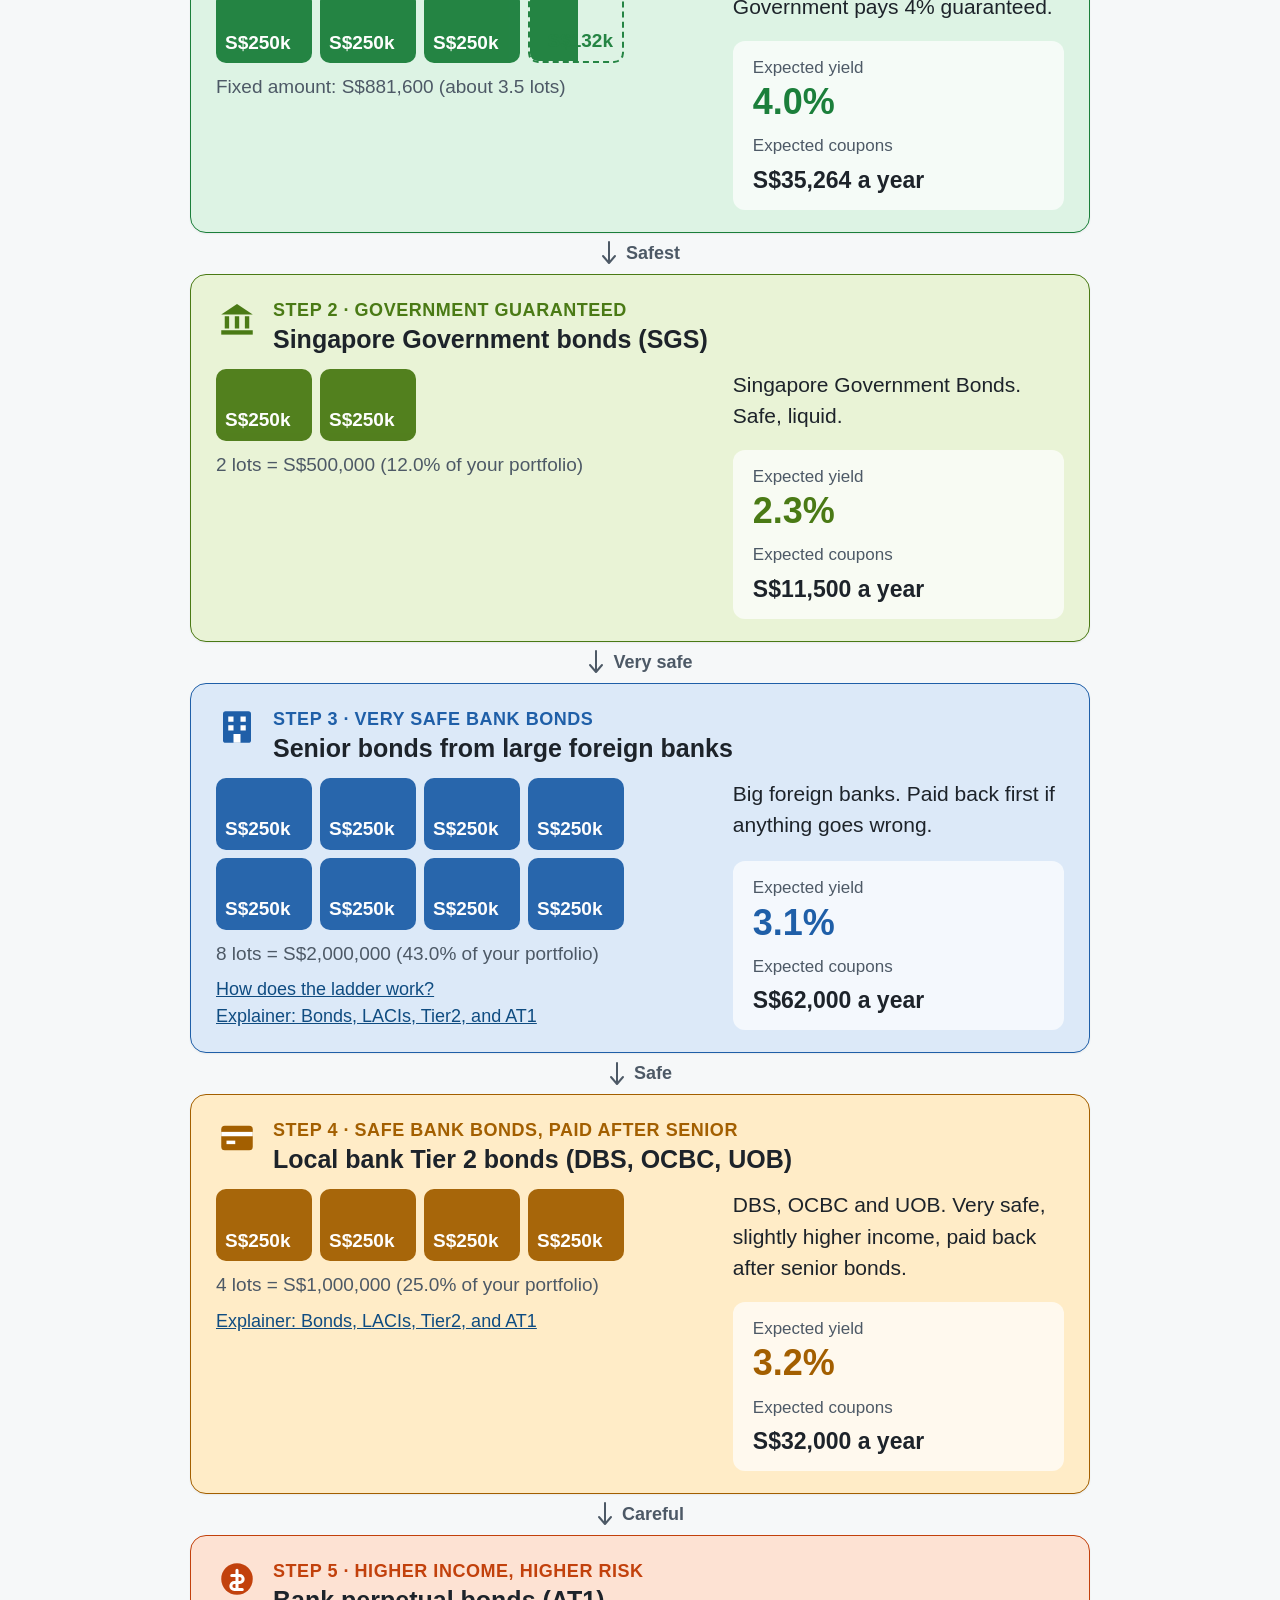
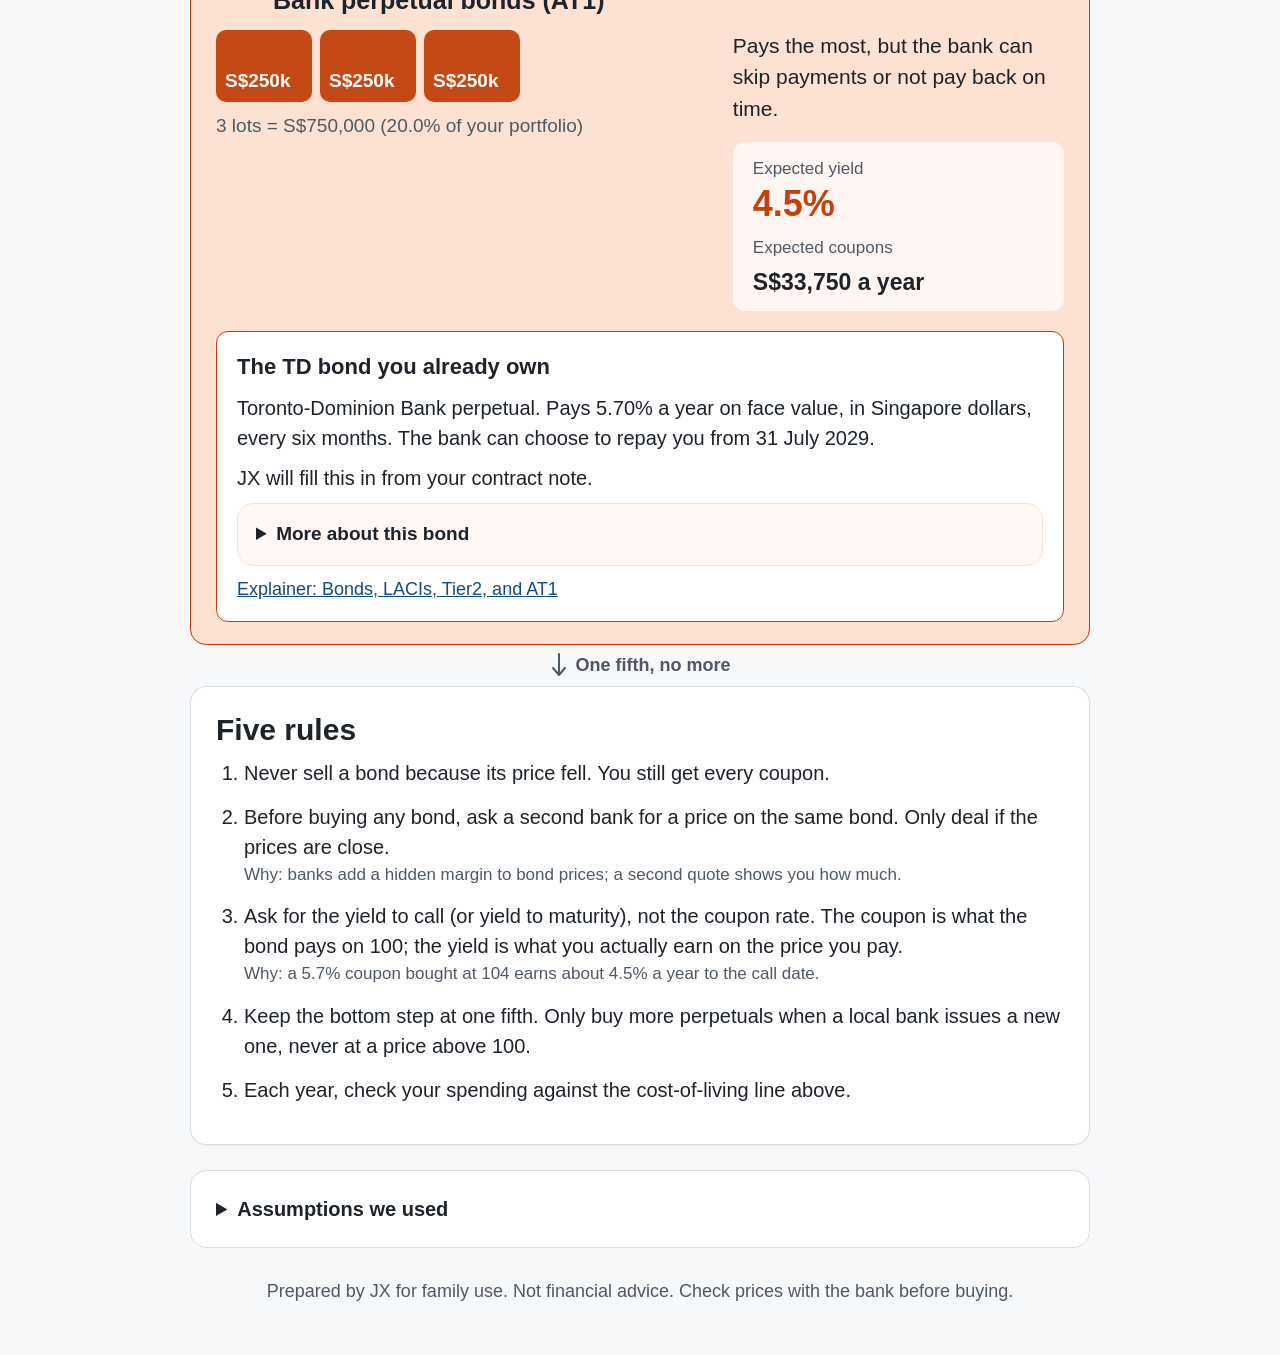
==== commit 2d56562f: "Larger blocks; make clear CPF income is on top of the bond portfolio Co-Authored-By: Claude Fable 5." ====
--- a/index.html
+++ b/index.html
@@ -17,7 +17,7 @@
       <h2 id="inputs-title">Your numbers</h2>
       <div class="inputs">
         <div class="field">
-          <label for="portfolio">Portfolio size (excluding CPF)</label>
+          <label for="portfolio">Portfolio size (bonds only, CPF is on top)</label>
           <select id="portfolio">
             <option value="1000000">S$1,000,000</option>
             <option value="1250000">S$1,250,000</option>
@@ -113,7 +113,7 @@
         <span class="big-number" id="income">S$174,514</span>
         <span class="beside" id="yield">(3.4% yield)</span>
       </div>
-      <p class="small">This is the coupons and CPF payouts you receive.</p>
+      <p class="small">Coupons from your bonds <strong id="income-bonds">S$139,250</strong> plus CPF payouts <strong id="income-cpf">S$35,264</strong>. CPF is counted on top of the portfolio size above.</p>
       <p class="small">To buy the same things that <strong id="spend-now">S$150,000</strong> buys today, you need <strong id="future-spend">S$182,849</strong> in <span class="years-word">10</span> years.</p>
     </section>
 
--- a/style.css
+++ b/style.css
@@ -164,24 +164,24 @@
 .tier-desc { margin: 0 0 0.9rem; font-size: 1.05rem; }
 
 .tier-body { display: grid; gap: 1rem; }
-@media (min-width: 700px) { .tier-body { grid-template-columns: minmax(0, 1.1fr) minmax(0, 1fr); align-items: stretch; } }
+@media (min-width: 700px) { .tier-body { grid-template-columns: minmax(0, 1.5fr) minmax(0, 1fr); align-items: stretch; } }
 .tier-right { display: flex; flex-direction: column; }
 .tier-right .tier-summary { margin-top: auto; }
 .explain-link { margin: 0.4rem 0 0; }
 
 .blocks { display: flex; flex-wrap: wrap; gap: 8px; }
 .block {
-  width: 84px;
-  height: 66px;
+  width: 96px;
+  height: 72px;
   border-radius: 10px;
   background: var(--tc);
   color: #fff;
-  font-size: 0.85rem;
+  font-size: 0.95rem;
   font-weight: 600;
   display: flex;
   align-items: flex-end;
   justify-content: flex-start;
-  padding: 6px 8px;
+  padding: 6px 9px;
   overflow: hidden;
   opacity: 0.95;
 }
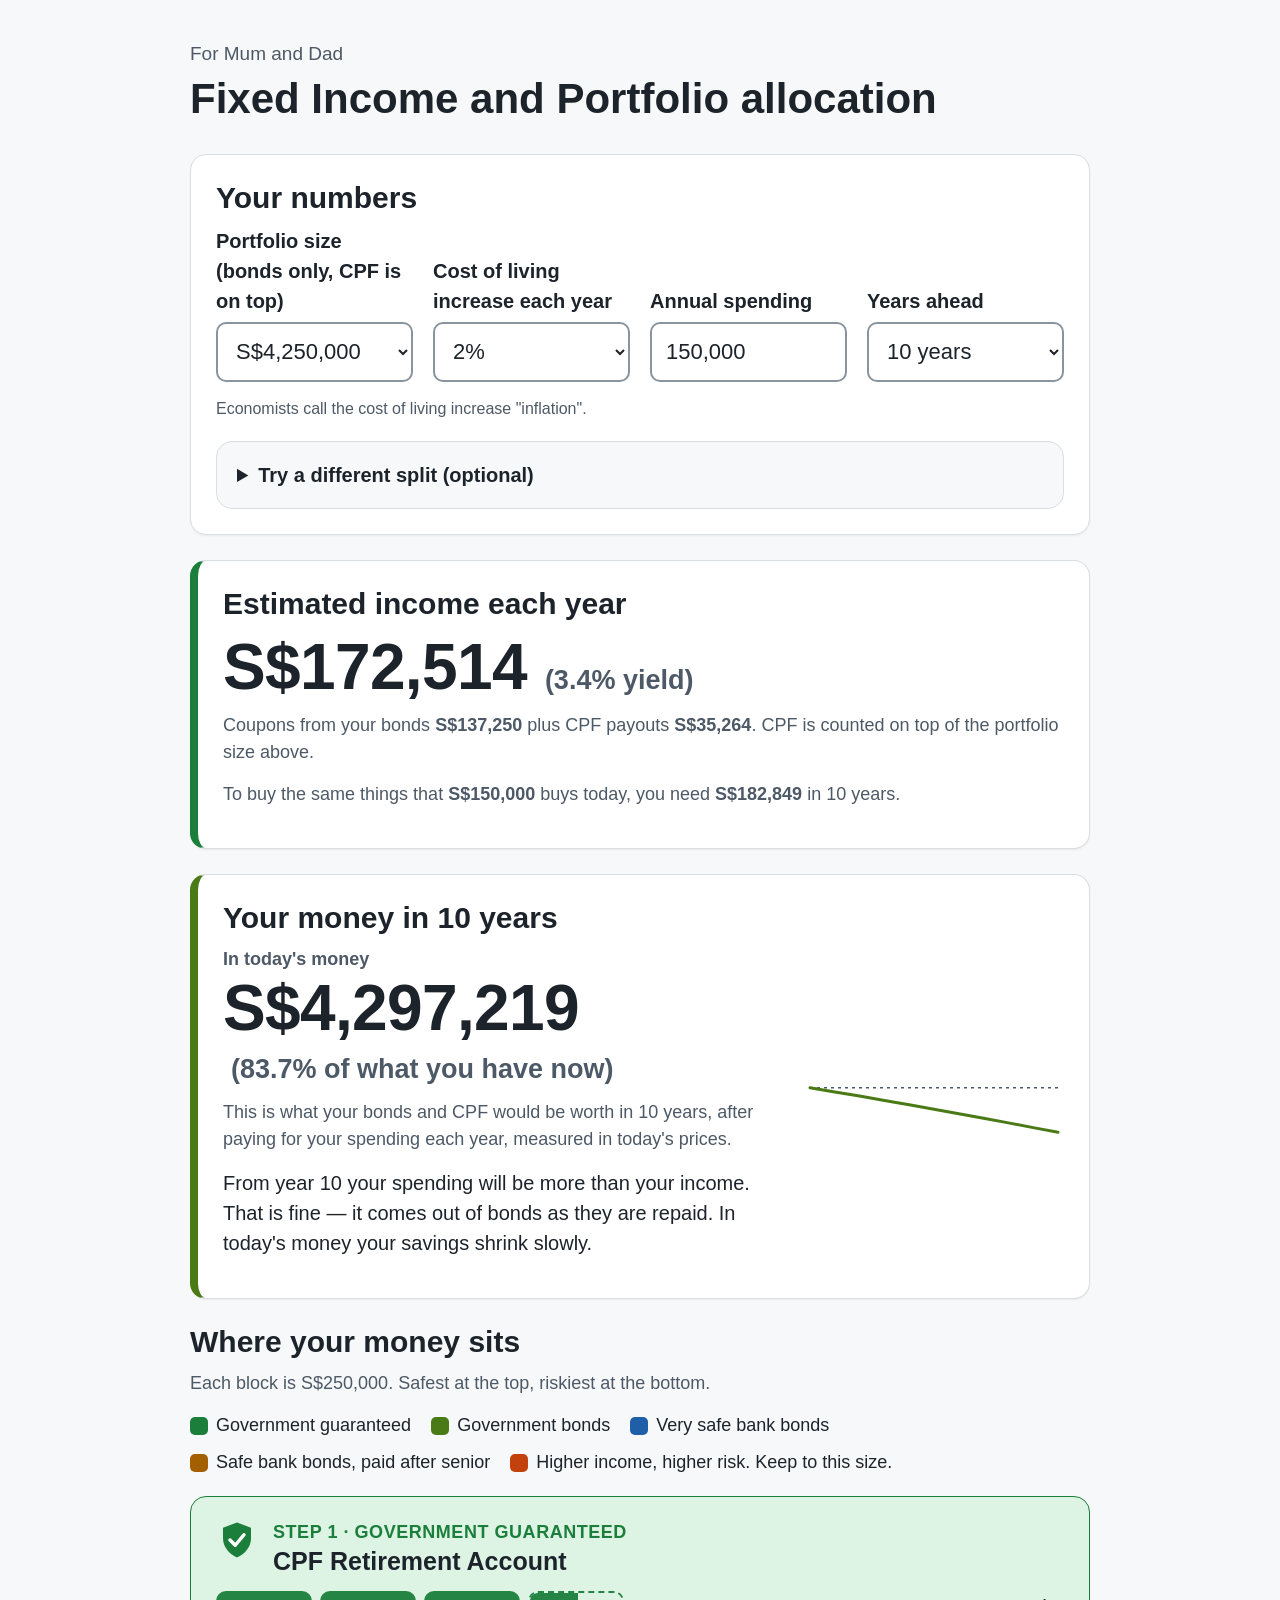
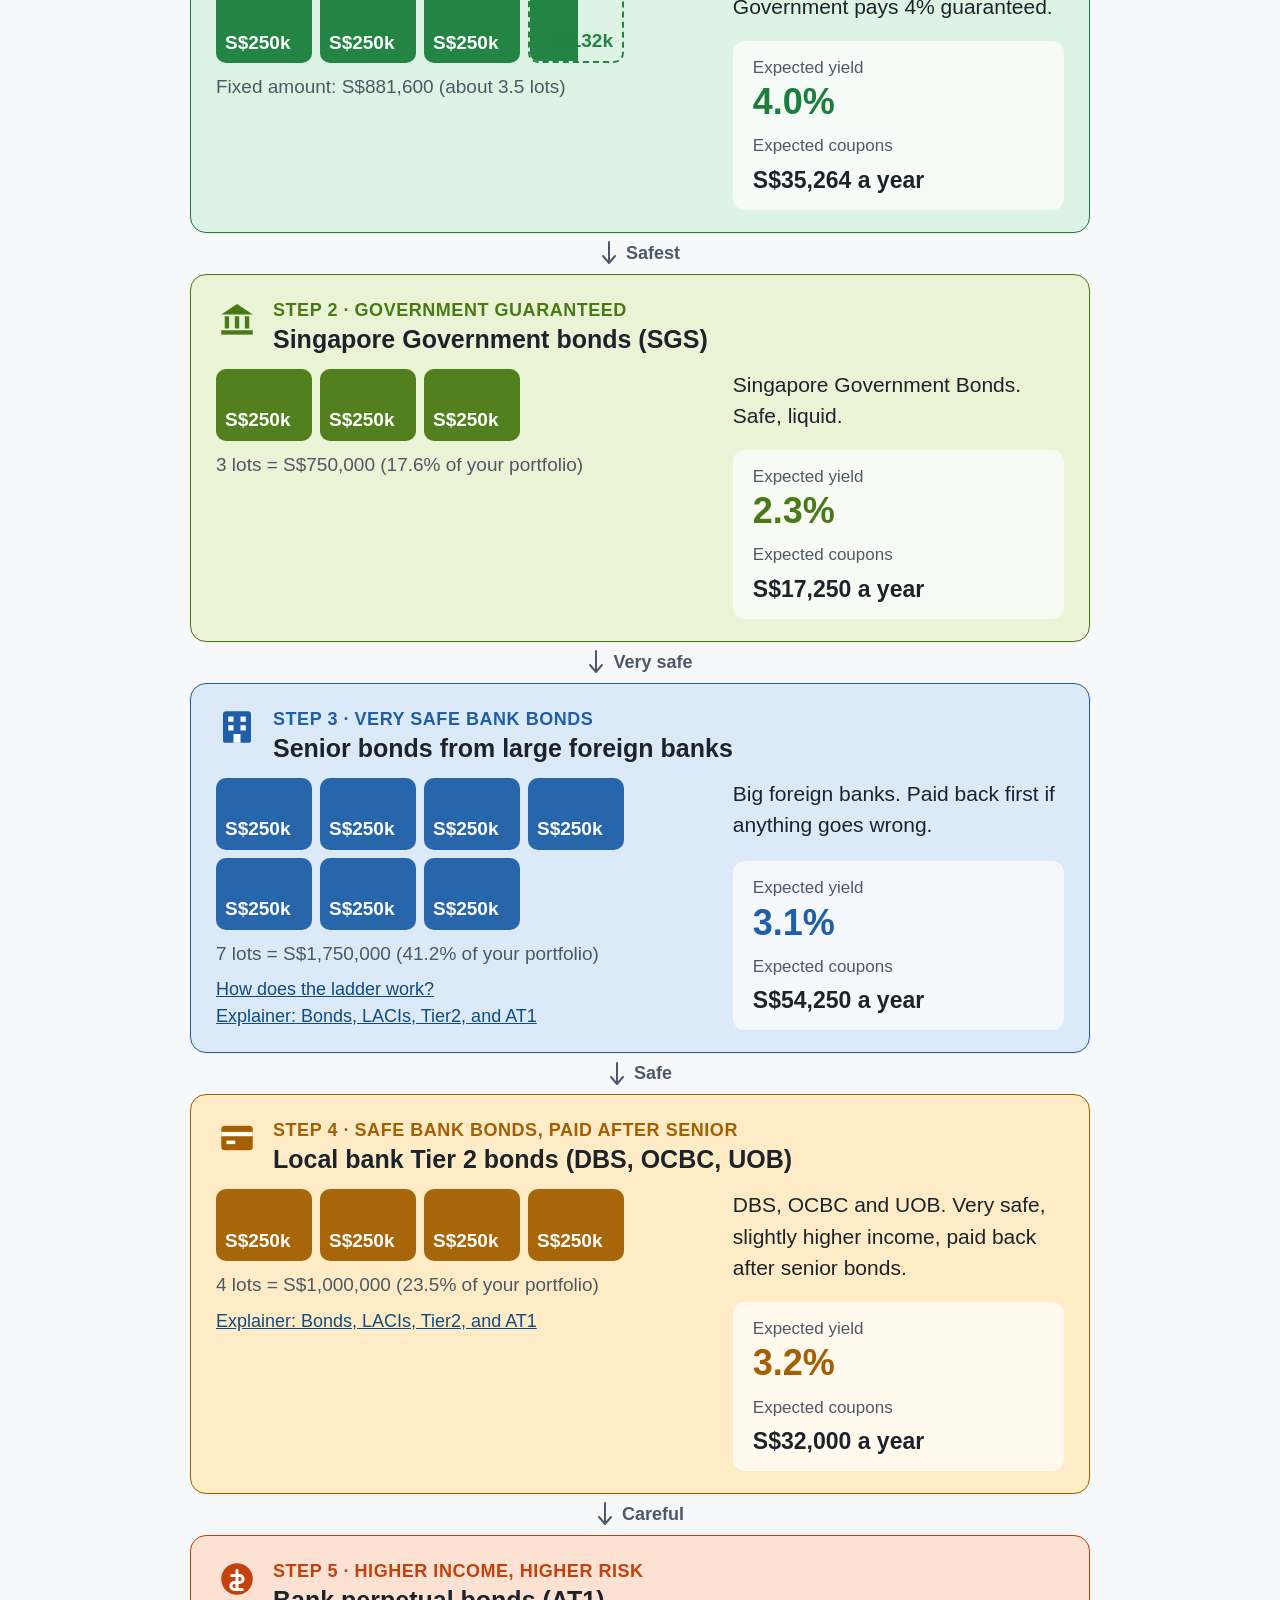
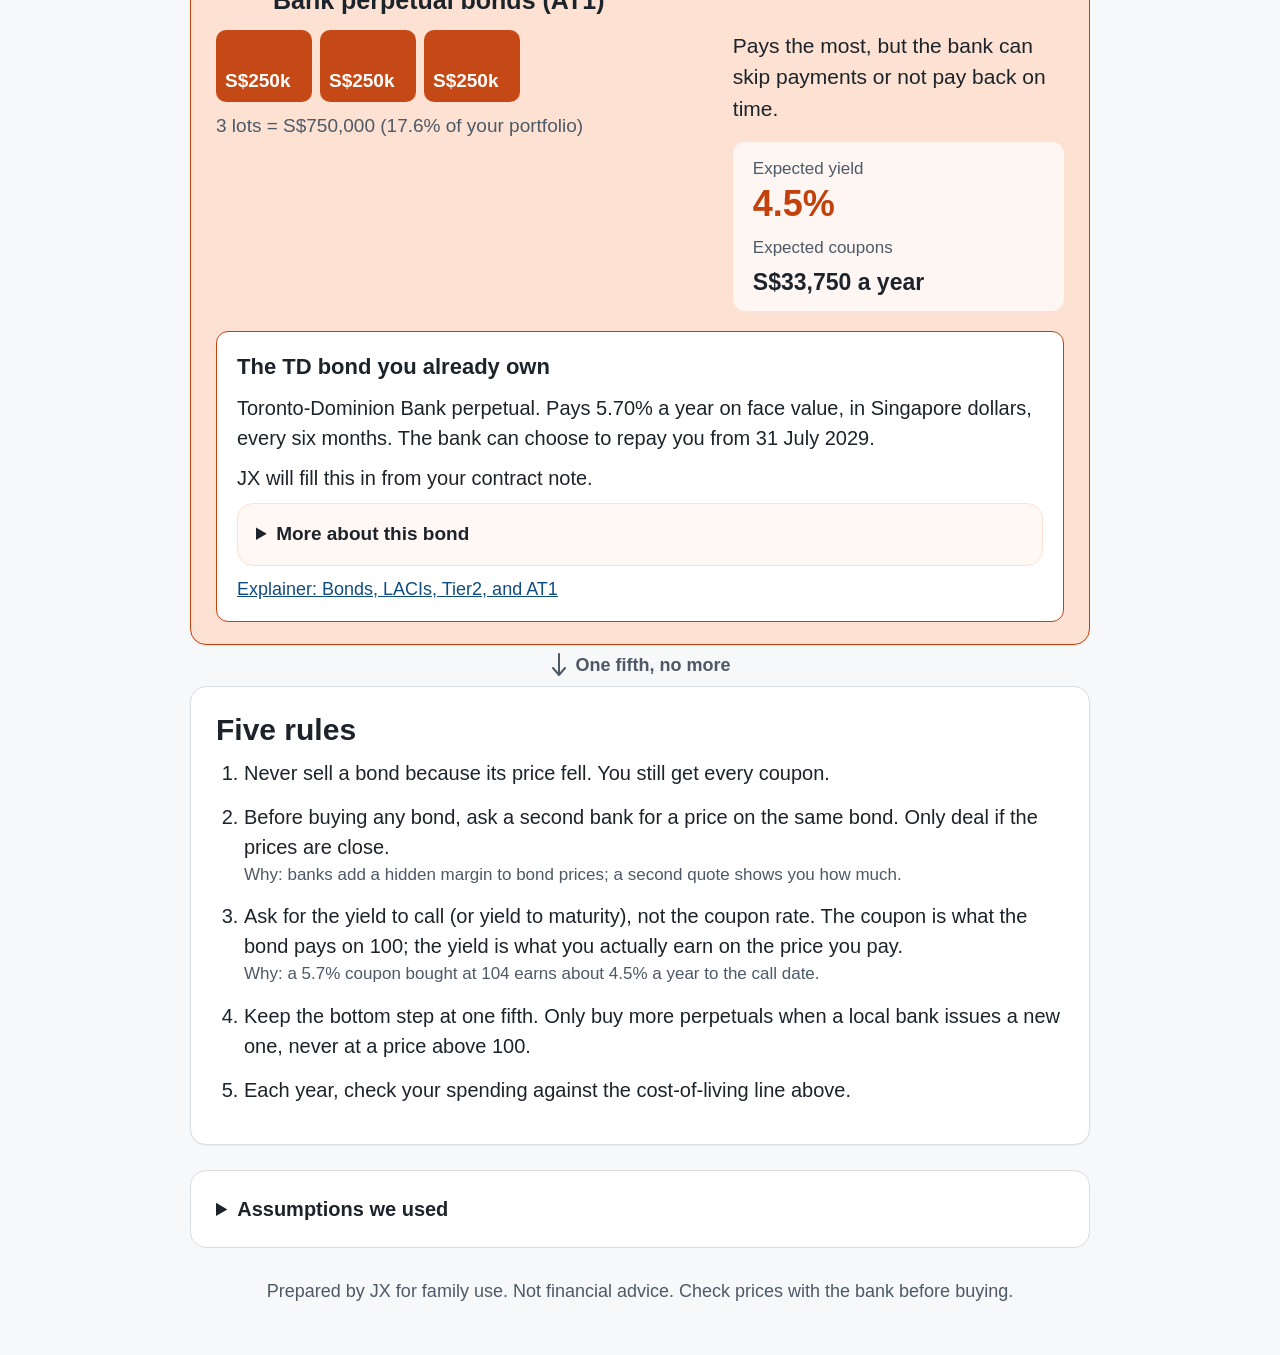
==== commit 7c874b8e: "SGS is the leftover bucket: sliders in step order, rounding remainder to Step 2 Co-Authored-By: Clau" ====
--- a/index.html
+++ b/index.html
@@ -84,11 +84,14 @@
       <p class="tiny" style="margin:0.75rem 0 0">Economists call the cost of living increase "inflation".</p>
       <details class="advanced" id="advanced">
         <summary>Try a different split (optional)</summary>
-        <p class="small">Move the sliders to see how a different split changes your income. Step 3 takes whatever is left. Step 1 (CPF) is fixed.</p>
+        <p class="small">Move the sliders to see how a different split changes your income. Step 2, the safest, takes whatever is left. Step 1 (CPF) is fixed.</p>
         <div class="sliders">
+          <div class="slider balance">
+            <span>Step 2 · Singapore Government bonds (safest, takes the rest)</span> <output id="share-2-out">12%</output>
+          </div>
           <div class="slider">
-            <label for="share-2">Step 2 · Singapore Government bonds <output id="share-2-out" for="share-2">12%</output></label>
-            <input type="range" id="share-2" min="0" max="60" step="1" value="12">
+            <label for="share-3">Step 3 · Senior bonds from foreign banks <output id="share-3-out" for="share-3">43%</output></label>
+            <input type="range" id="share-3" min="0" max="80" step="1" value="43">
           </div>
           <div class="slider">
             <label for="share-4">Step 4 · Local bank Tier 2 bonds <output id="share-4-out" for="share-4">25%</output></label>
@@ -98,9 +101,6 @@
             <label for="share-5">Step 5 · Bank perpetual bonds <output id="share-5-out" for="share-5">20%</output></label>
             <input type="range" id="share-5" min="0" max="50" step="1" value="20">
           </div>
-          <div class="slider balance">
-            <span>Step 3 · Senior bank bonds (the rest)</span> <output id="share-3-out">43%</output>
-          </div>
         </div>
         <p class="small warn" id="share-warning" hidden>The plan keeps Step 5 at one fifth or less.</p>
         <button type="button" class="btn" id="reset-shares">Back to the plan</button>
@@ -110,10 +110,10 @@
     <section class="card result-card" aria-labelledby="income-title">
       <h2 id="income-title">Estimated income each year</h2>
       <div class="headline-row">
-        <span class="big-number" id="income">S$174,514</span>
+        <span class="big-number" id="income">S$172,514</span>
         <span class="beside" id="yield">(3.4% yield)</span>
       </div>
-      <p class="small">Coupons from your bonds <strong id="income-bonds">S$139,250</strong> plus CPF payouts <strong id="income-cpf">S$35,264</strong>. CPF is counted on top of the portfolio size above.</p>
+      <p class="small">Coupons from your bonds <strong id="income-bonds">S$137,250</strong> plus CPF payouts <strong id="income-cpf">S$35,264</strong>. CPF is counted on top of the portfolio size above.</p>
       <p class="small">To buy the same things that <strong id="spend-now">S$150,000</strong> buys today, you need <strong id="future-spend">S$182,849</strong> in <span class="years-word">10</span> years.</p>
     </section>
 
@@ -123,8 +123,8 @@
         <div>
           <p class="small" style="margin:0;font-weight:600">In today's money</p>
           <div class="headline-row">
-            <span class="big-number" id="real">S$4,316,632</span>
-            <span class="beside" id="real-share">(84.1% of what you have now)</span>
+            <span class="big-number" id="real">S$4,297,219</span>
+            <span class="beside" id="real-share">(83.7% of what you have now)</span>
           </div>
           <p class="small">This is what your bonds and CPF would be worth in <span class="years-word">10</span> years, after paying for your spending each year, measured in today's prices.</p>
           <p id="verdict">From year 10 your spending will be more than your income. That is fine — it comes out of bonds as they are repaid. In today's money your savings shrink slowly.</p>
@@ -182,14 +182,14 @@
         </div>
         <div class="tier-body">
           <div>
-            <div class="blocks"><div class="block"><span>S$250k</span></div><div class="block"><span>S$250k</span></div></div>
-            <p class="lot-line">2 lots = S$500,000 (12.0% of your portfolio)</p>
+            <div class="blocks"><div class="block"><span>S$250k</span></div><div class="block"><span>S$250k</span></div><div class="block"><span>S$250k</span></div></div>
+            <p class="lot-line">3 lots = S$750,000 (17.6% of your portfolio)</p>
           </div>
           <div class="tier-right">
           <p class="tier-desc">Singapore Government Bonds. Safe, liquid.</p>
           <div class="tier-summary">
             <div class="stat"><div class="label">Expected yield</div><div class="yield">2.3%</div></div>
-            <div class="stat"><div class="label">Expected coupons</div><div class="coupons">S$11,500 a year</div></div>
+            <div class="stat"><div class="label">Expected coupons</div><div class="coupons">S$17,250 a year</div></div>
           </div>
           </div>
         </div>
@@ -210,15 +210,15 @@
         </div>
         <div class="tier-body">
           <div>
-            <div class="blocks"><div class="block"><span>S$250k</span></div><div class="block"><span>S$250k</span></div><div class="block"><span>S$250k</span></div><div class="block"><span>S$250k</span></div><div class="block"><span>S$250k</span></div><div class="block"><span>S$250k</span></div><div class="block"><span>S$250k</span></div><div class="block"><span>S$250k</span></div></div>
-            <p class="lot-line">8 lots = S$2,000,000 (43.0% of your portfolio)</p>
+            <div class="blocks"><div class="block"><span>S$250k</span></div><div class="block"><span>S$250k</span></div><div class="block"><span>S$250k</span></div><div class="block"><span>S$250k</span></div><div class="block"><span>S$250k</span></div><div class="block"><span>S$250k</span></div><div class="block"><span>S$250k</span></div></div>
+            <p class="lot-line">7 lots = S$1,750,000 (41.2% of your portfolio)</p>
             <p class="small explain-link"><a href="ladder.html">How does the ladder work?</a><br><a href="banks.html">Explainer: Bonds, LACIs, Tier2, and AT1</a></p>
           </div>
           <div class="tier-right">
           <p class="tier-desc">Big foreign banks. Paid back first if anything goes wrong.</p>
           <div class="tier-summary">
             <div class="stat"><div class="label">Expected yield</div><div class="yield">3.1%</div></div>
-            <div class="stat"><div class="label">Expected coupons</div><div class="coupons">S$62,000 a year</div></div>
+            <div class="stat"><div class="label">Expected coupons</div><div class="coupons">S$54,250 a year</div></div>
           </div>
           </div>
         </div>
@@ -240,7 +240,7 @@
         <div class="tier-body">
           <div>
             <div class="blocks"><div class="block"><span>S$250k</span></div><div class="block"><span>S$250k</span></div><div class="block"><span>S$250k</span></div><div class="block"><span>S$250k</span></div></div>
-            <p class="lot-line">4 lots = S$1,000,000 (25.0% of your portfolio)</p>
+            <p class="lot-line">4 lots = S$1,000,000 (23.5% of your portfolio)</p>
             <p class="small explain-link"><a href="banks.html">Explainer: Bonds, LACIs, Tier2, and AT1</a></p>
           </div>
           <div class="tier-right">
@@ -269,7 +269,7 @@
         <div class="tier-body">
           <div>
             <div class="blocks"><div class="block"><span>S$250k</span></div><div class="block"><span>S$250k</span></div><div class="block"><span>S$250k</span></div></div>
-            <p class="lot-line">3 lots = S$750,000 (20.0% of your portfolio)</p>
+            <p class="lot-line">3 lots = S$750,000 (17.6% of your portfolio)</p>
           </div>
           <div class="tier-right">
           <p class="tier-desc">Pays the most, but the bank can skip payments or not pay back on time.</p>
@@ -327,7 +327,7 @@
         <li>Step 4: 3.2% — 5-year SGD swap + ~1.1%</li>
         <li>Step 5: 4.5% — 5-year SGD swap + ~2.4%; existing TD bond pays 5.70%</li>
       </ul>
-      <p class="small">CPF is fixed at S$881,600: two people at the 2026 Enhanced Retirement Sum of S$440,800 each. Each step's share of the portfolio is rounded to whole S$250,000 lots; any remainder goes to Step 3.</p>
+      <p class="small">CPF is fixed at S$881,600: two people at the 2026 Enhanced Retirement Sum of S$440,800 each. Each step's share of the portfolio is rounded to whole S$250,000 lots; any remainder goes to Step 2, the safest.</p>
       <p class="small"><strong>The ten-year projection is simplified:</strong></p>
       <ul>
         <li>Yields stay at today's levels for all ten years.</li>
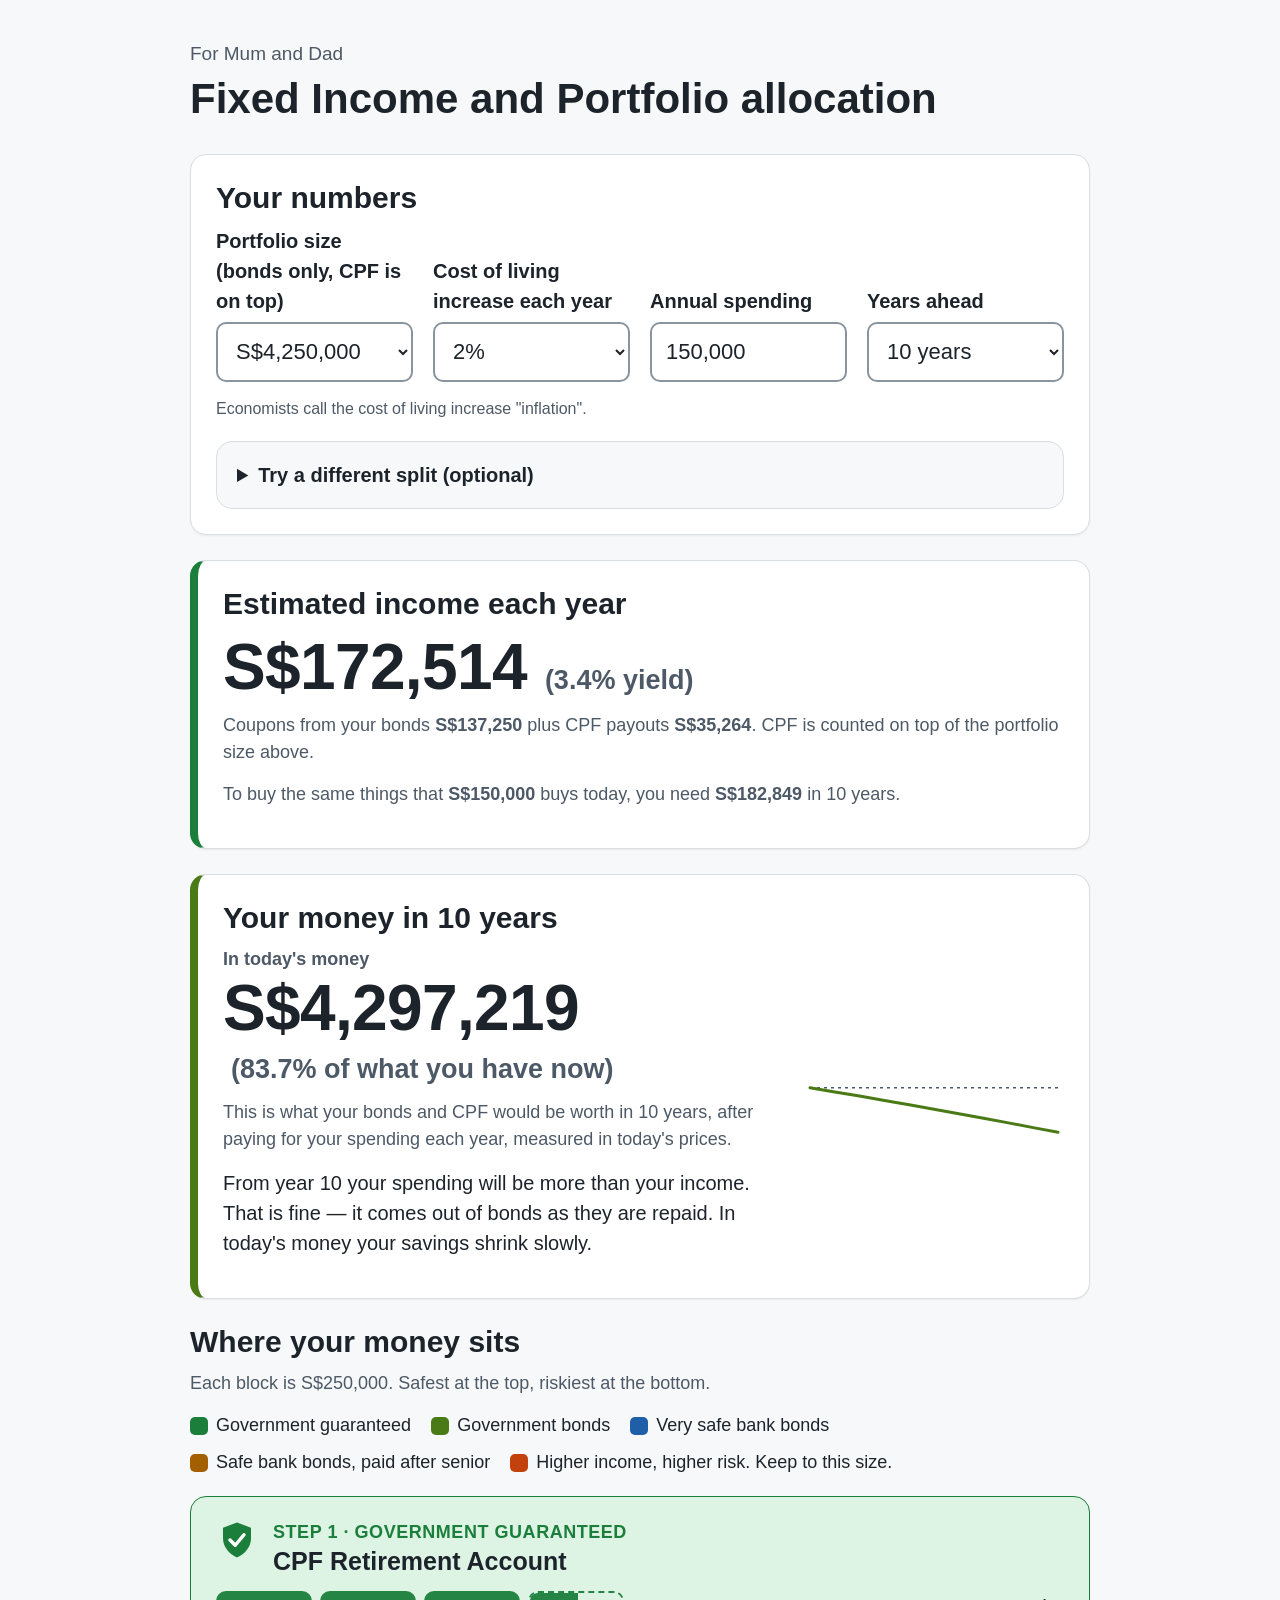
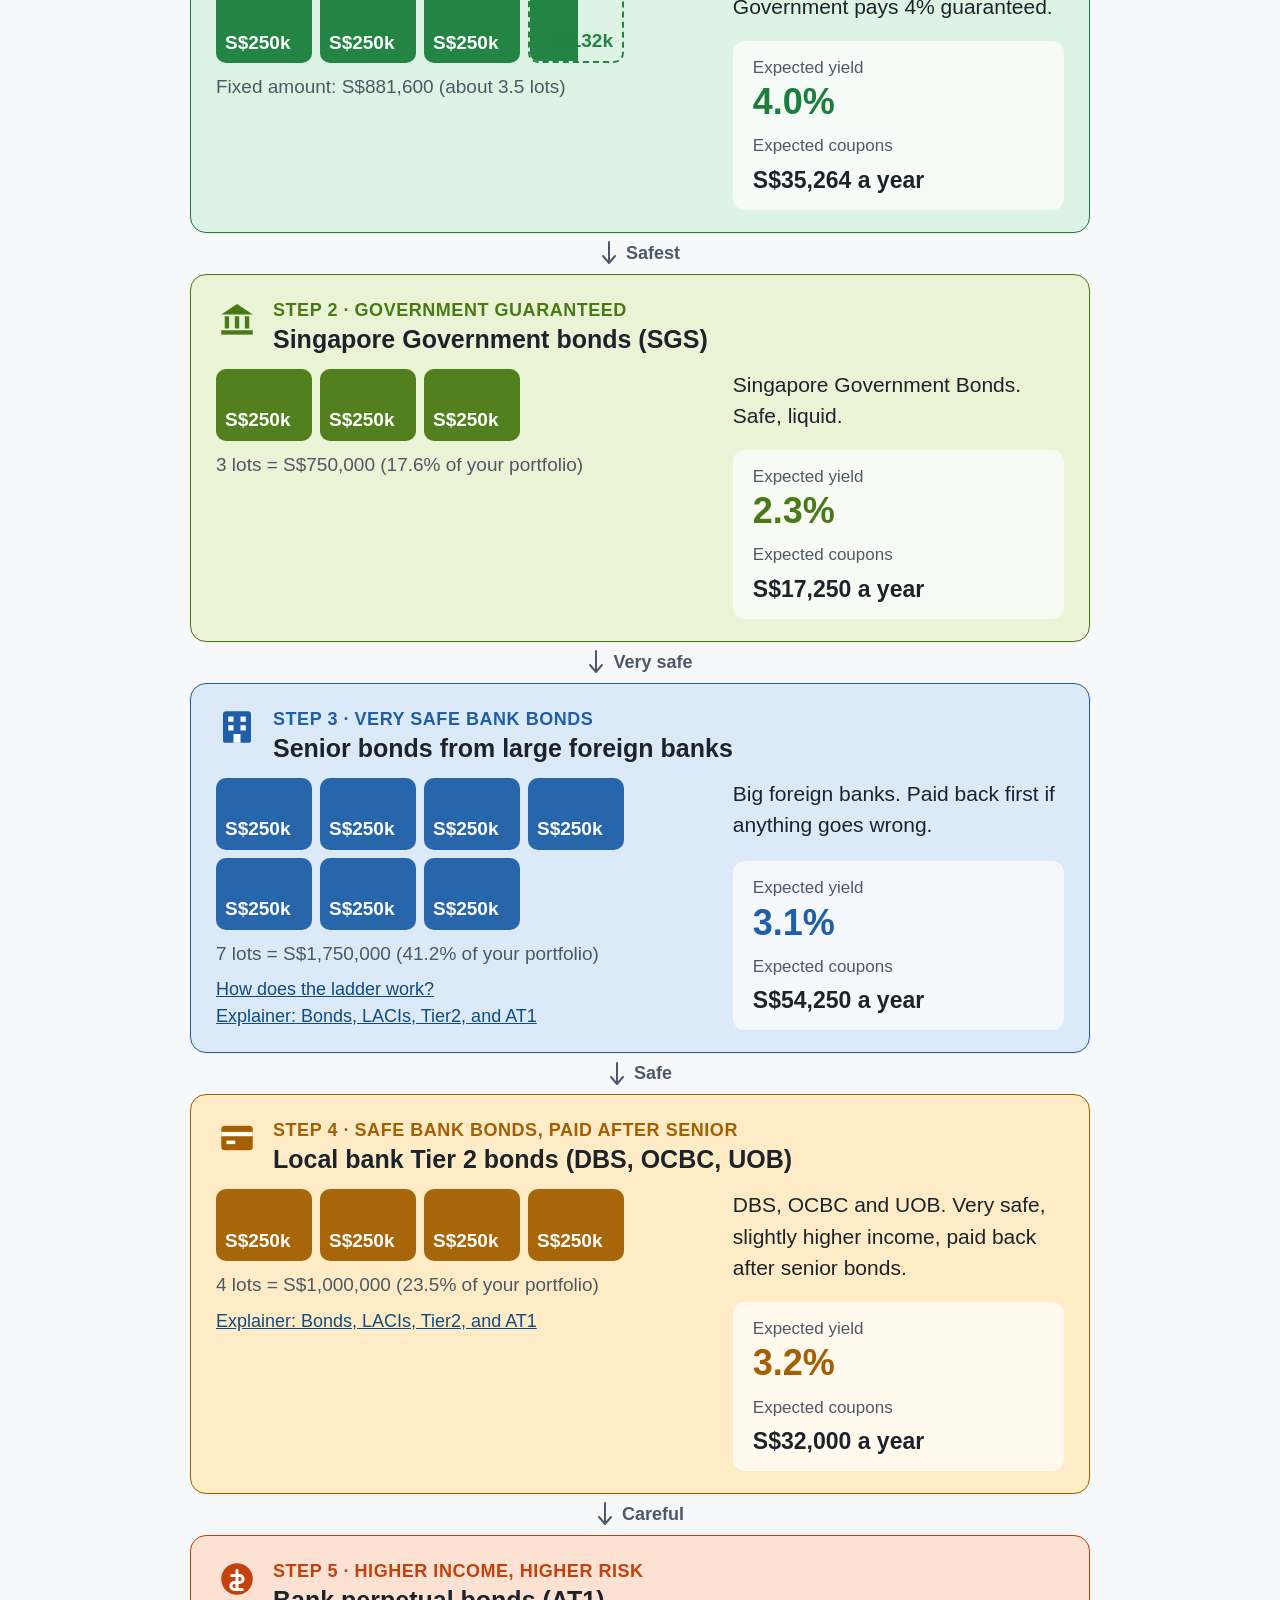
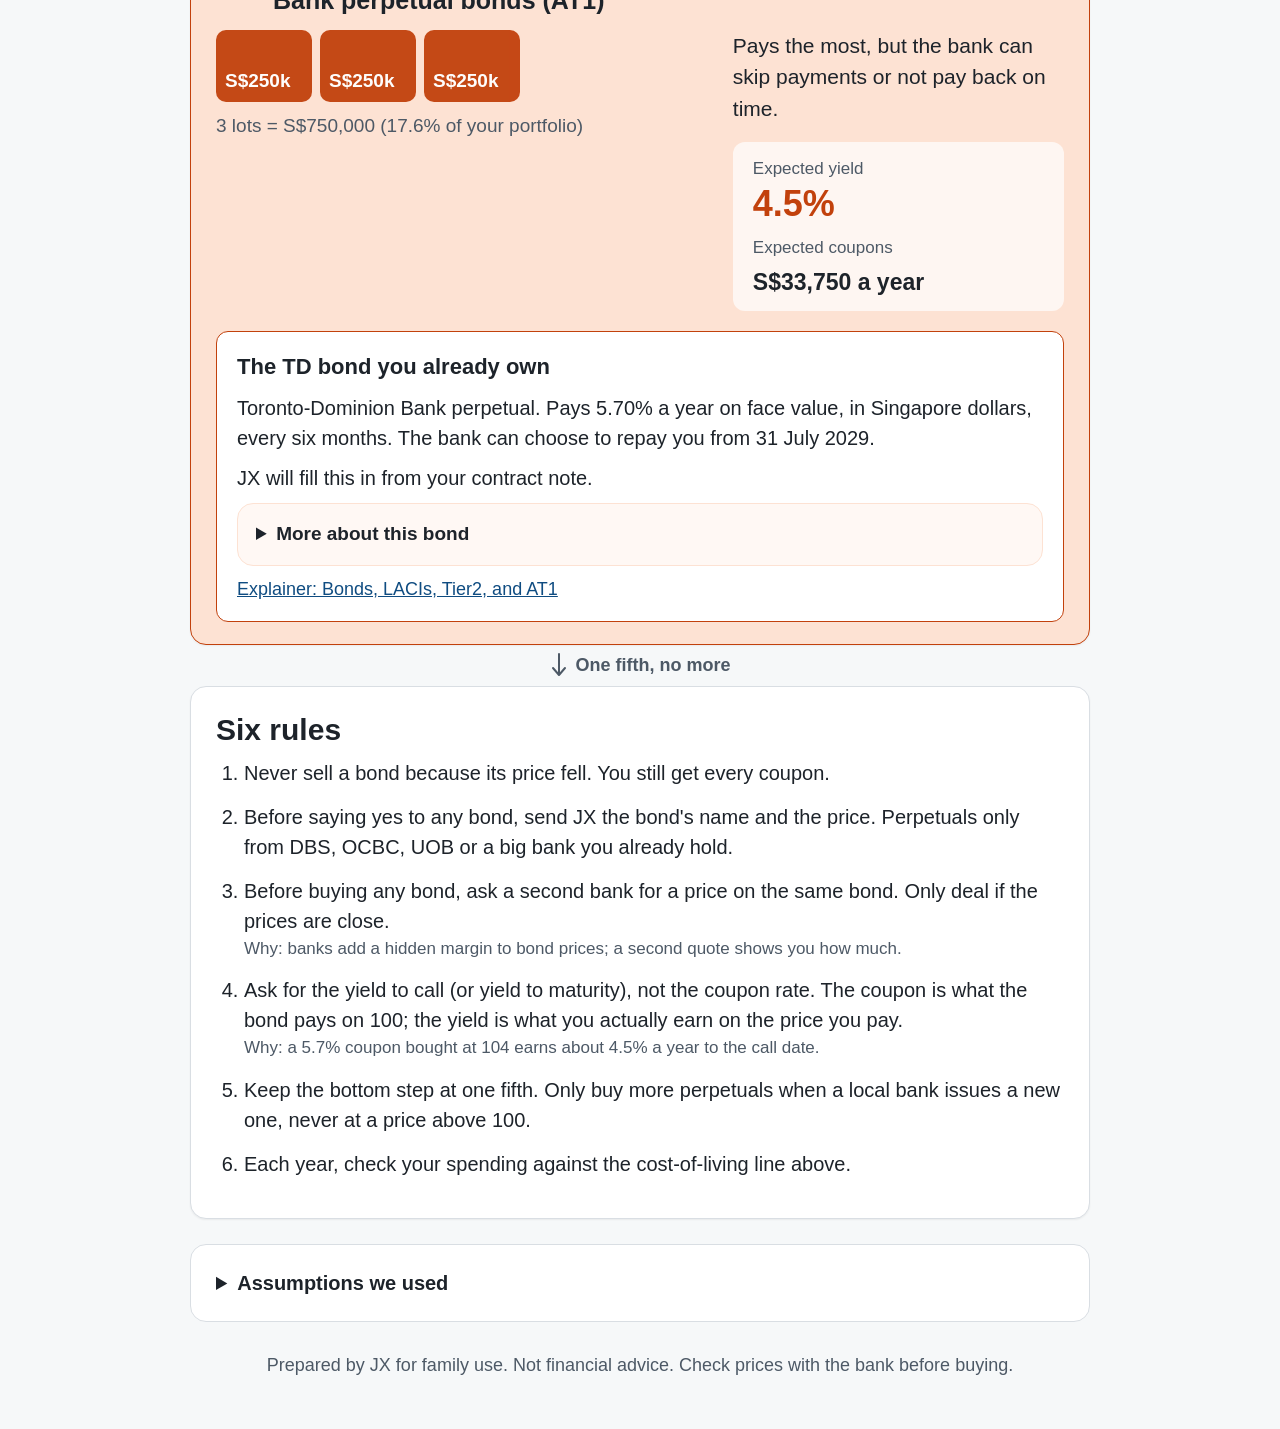
==== commit c1eeb944: "Add rule: check with JX before saying yes to any bond Co-Authored-By: Claude Fable 5.1 <noreply@anth" ====
--- a/index.html
+++ b/index.html
@@ -305,9 +305,10 @@
     </section>
 
     <section class="card rules" aria-labelledby="rules-title">
-      <h2 id="rules-title">Five rules</h2>
+      <h2 id="rules-title">Six rules</h2>
       <ol>
         <li>Never sell a bond because its price fell. You still get every coupon.</li>
+        <li>Before saying yes to any bond, send JX the bond's name and the price. Perpetuals only from DBS, OCBC, UOB or a big bank you already hold.</li>
         <li>Before buying any bond, ask a second bank for a price on the same bond. Only deal if the prices are close.
           <span class="why">Why: banks add a hidden margin to bond prices; a second quote shows you how much.</span></li>
         <li>Ask for the yield to call (or yield to maturity), not the coupon rate. The coupon is what the bond pays on 100; the yield is what you actually earn on the price you pay.
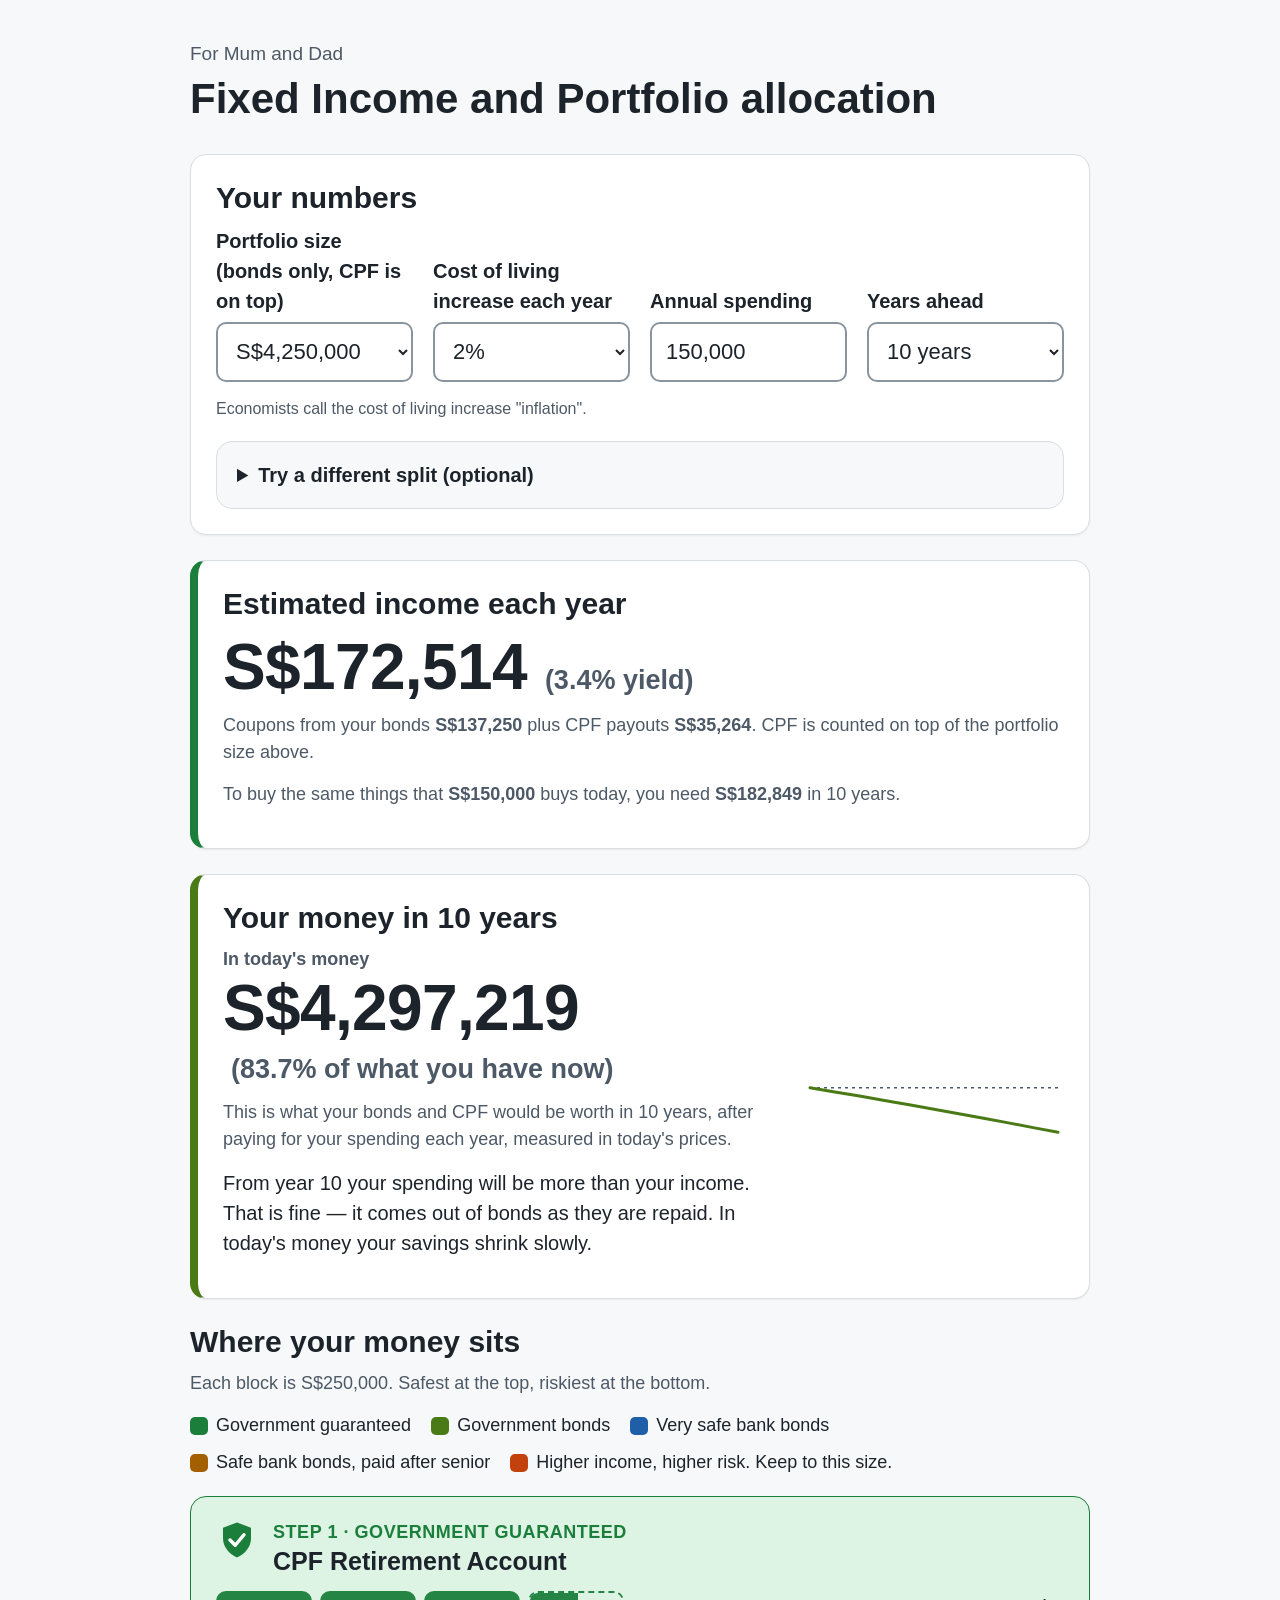
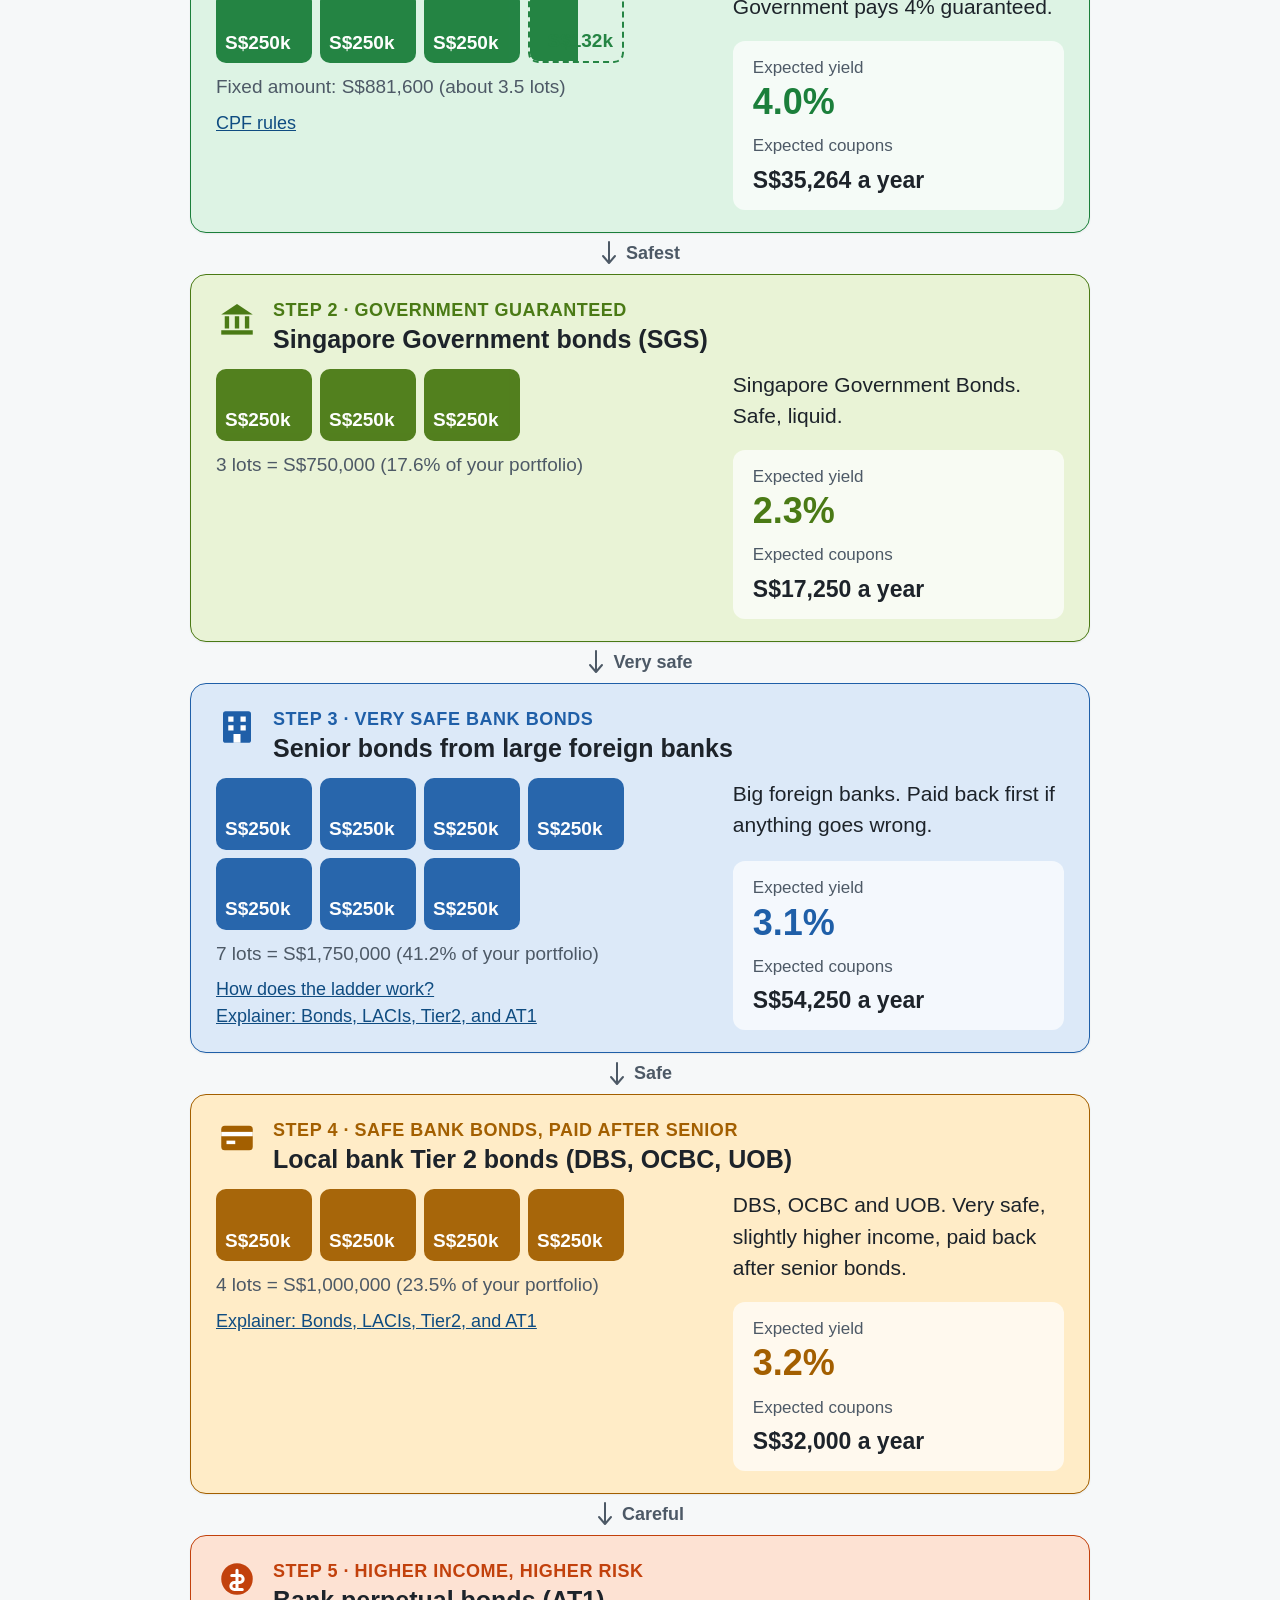
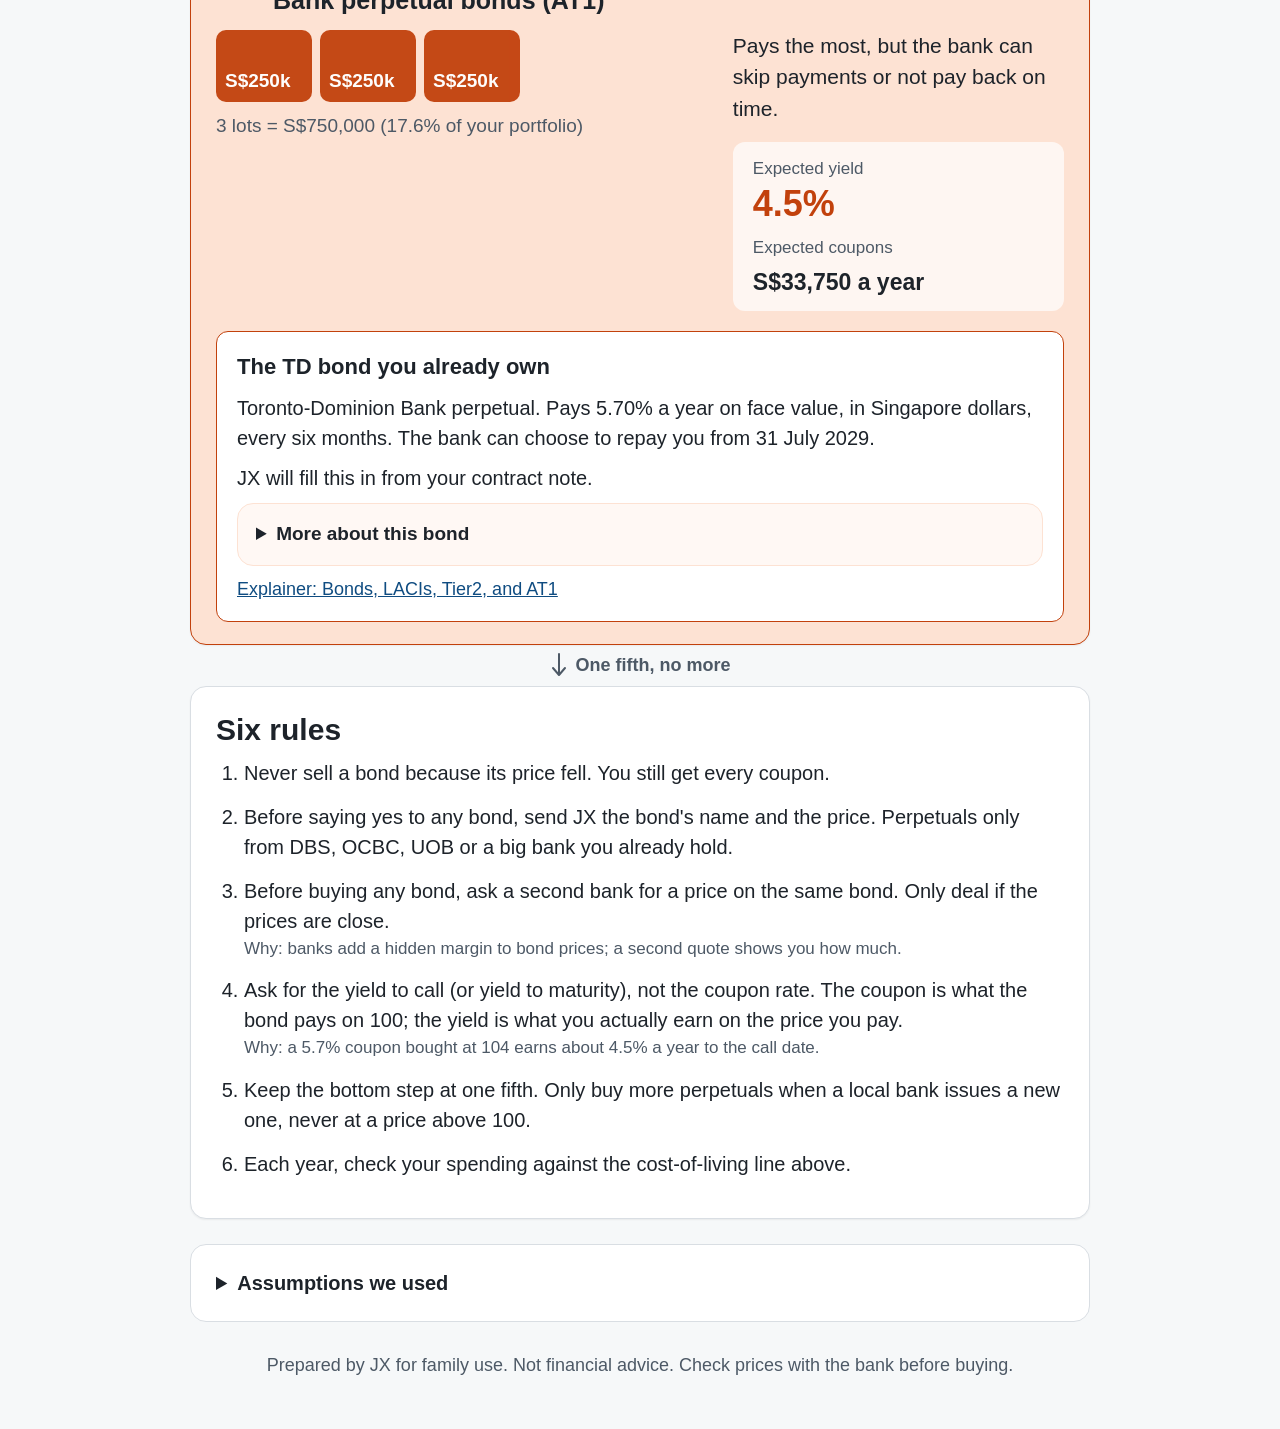
==== commit 29cd3a26: "Add CPF rules explainer page, link from Step 1, top-up assumption Co-Authored-By: Claude Fable 5.1 <" ====
--- a/index.html
+++ b/index.html
@@ -156,6 +156,7 @@
           <div>
             <div class="blocks"><div class="block"><span>S$250k</span></div><div class="block"><span>S$250k</span></div><div class="block"><span>S$250k</span></div><div class="block partial"><div class="fill" style="width:52.6%"></div><span>S$132k</span></div></div>
             <p class="lot-line">Fixed amount: S$881,600 (about 3.5 lots)</p>
+            <p class="small explain-link"><a href="cpf.html">CPF rules</a></p>
           </div>
           <div class="tier-right">
           <p class="tier-desc">Government pays 4% guaranteed.</p>
@@ -328,7 +329,7 @@
         <li>Step 4: 3.2% — 5-year SGD swap + ~1.1%</li>
         <li>Step 5: 4.5% — 5-year SGD swap + ~2.4%; existing TD bond pays 5.70%</li>
       </ul>
-      <p class="small">CPF is fixed at S$881,600: two people at the 2026 Enhanced Retirement Sum of S$440,800 each. Each step's share of the portfolio is rounded to whole S$250,000 lots; any remainder goes to Step 2, the safest.</p>
+      <p class="small">CPF is fixed at S$881,600: two people at the 2026 Enhanced Retirement Sum of S$440,800 each. This assumes you top the Retirement Account back up to the Enhanced Retirement Sum each January, so the balance stays whole while payouts are made. Each step's share of the portfolio is rounded to whole S$250,000 lots; any remainder goes to Step 2, the safest.</p>
       <p class="small"><strong>The ten-year projection is simplified:</strong></p>
       <ul>
         <li>Yields stay at today's levels for all ten years.</li>
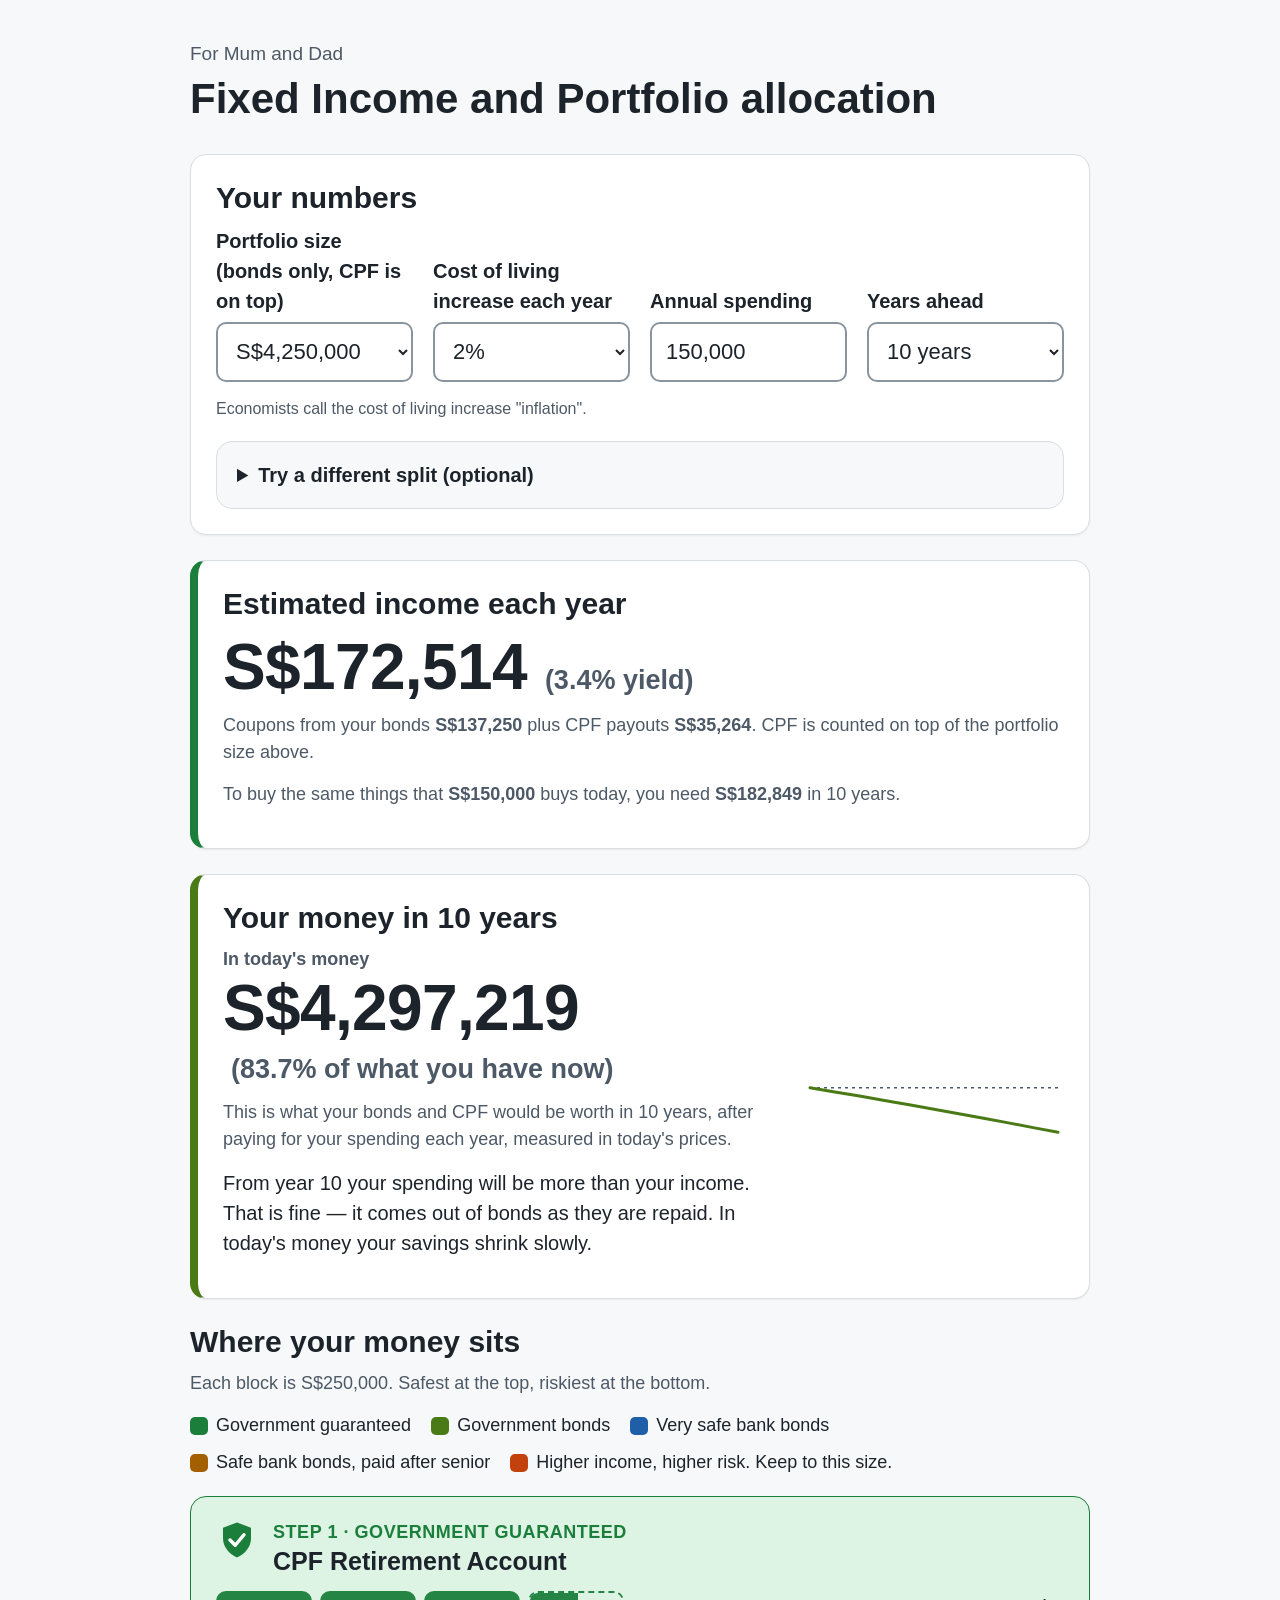
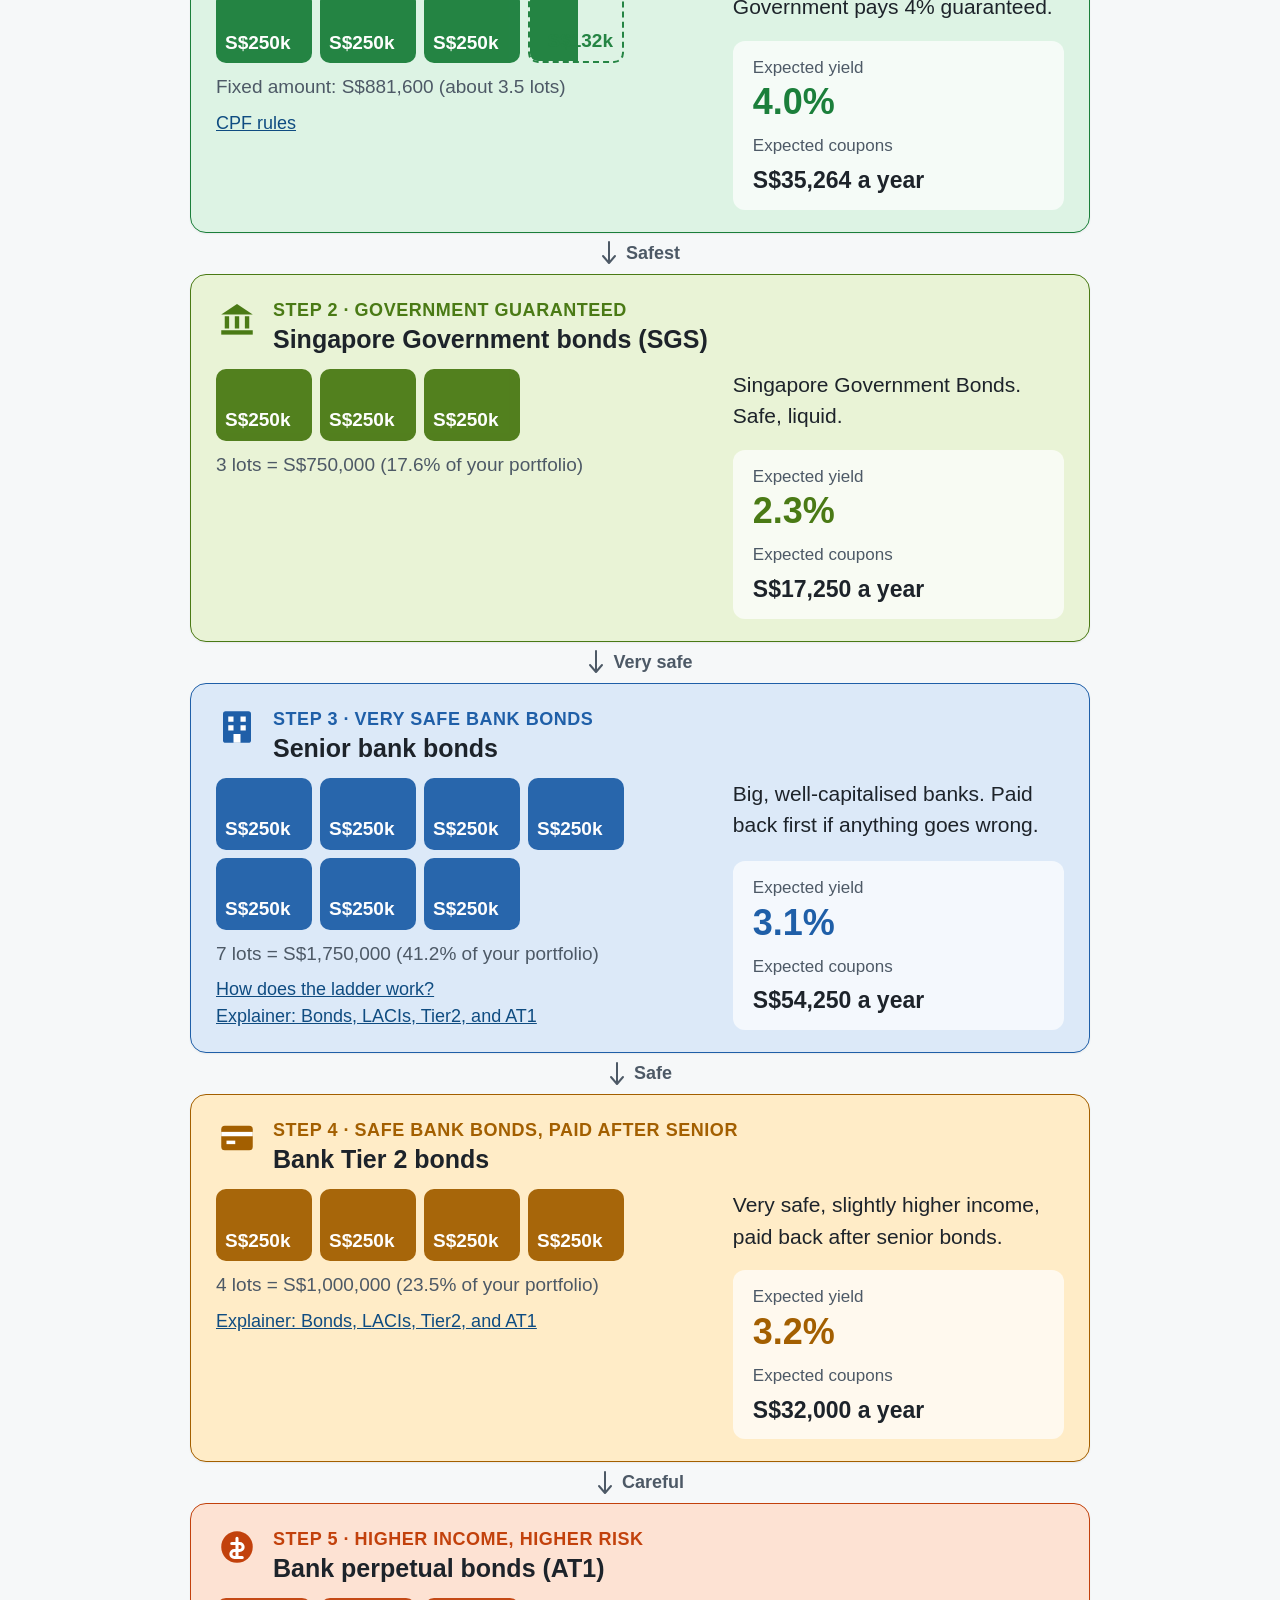
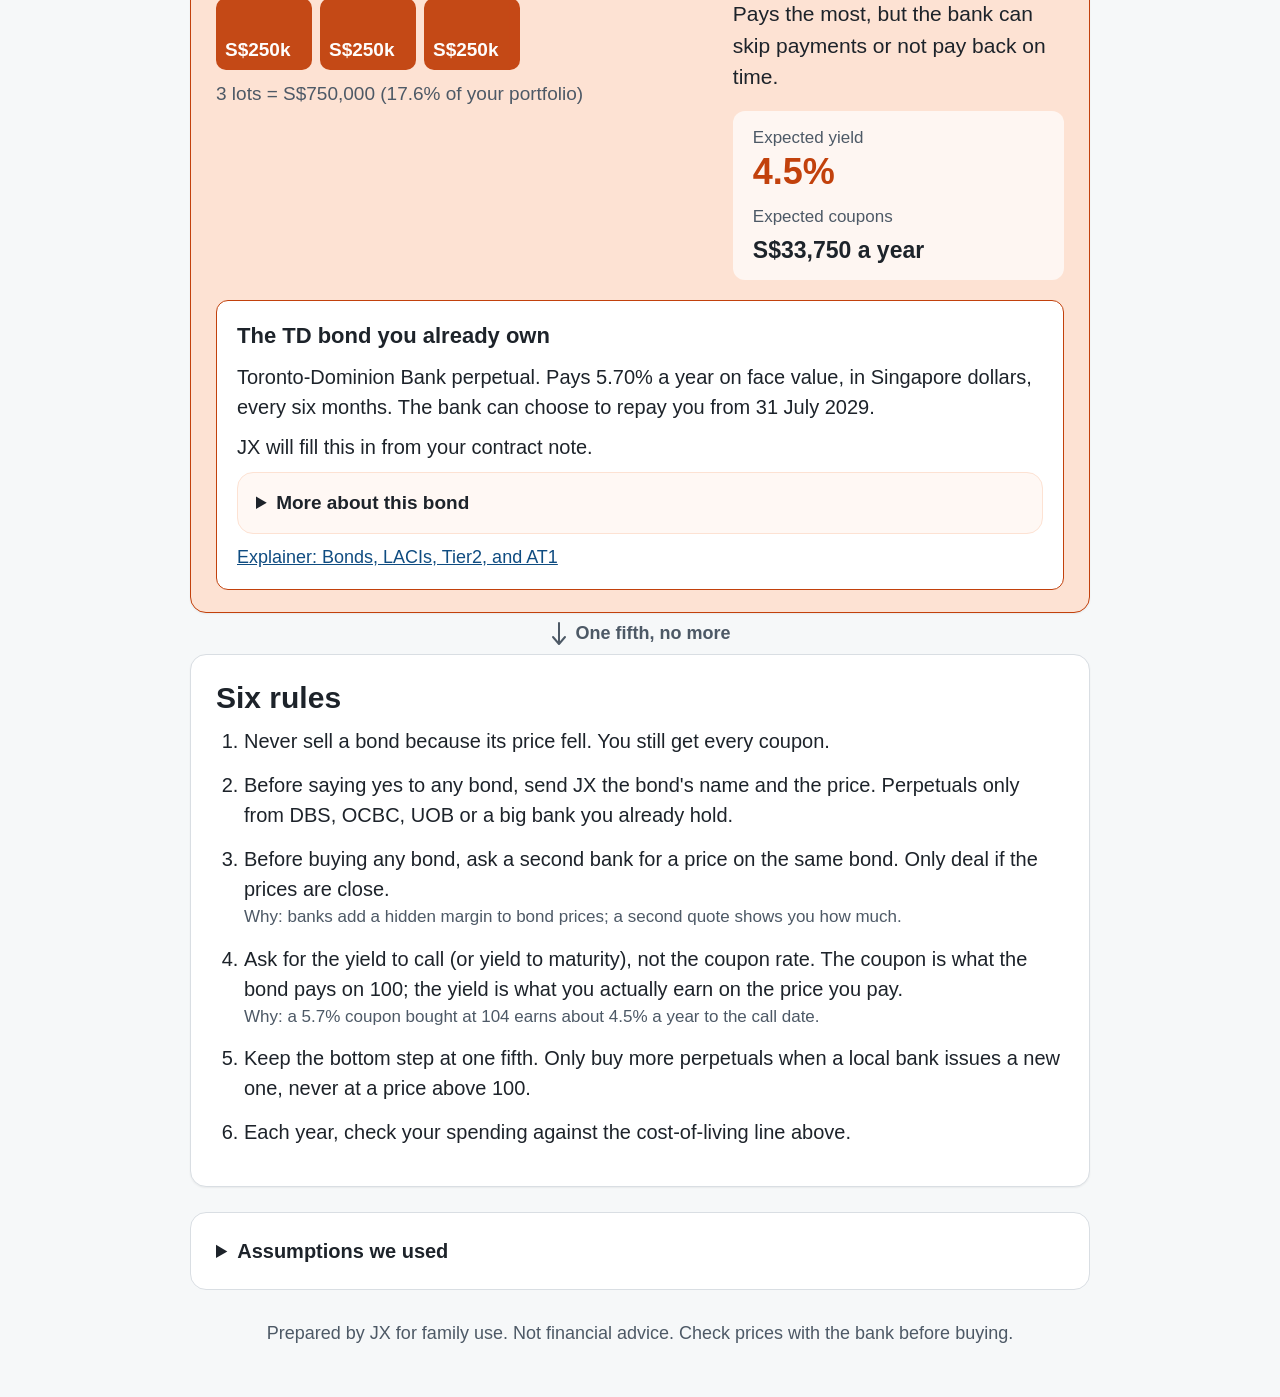
==== commit 09d40115: "Step 3 and 4 tiles: drop 'foreign' and local bank names Co-Authored-By: Claude Fable 5.1 <noreply@an" ====
--- a/index.html
+++ b/index.html
@@ -90,11 +90,11 @@
             <span>Step 2 · Singapore Government bonds (safest, takes the rest)</span> <output id="share-2-out">12%</output>
           </div>
           <div class="slider">
-            <label for="share-3">Step 3 · Senior bonds from foreign banks <output id="share-3-out" for="share-3">43%</output></label>
+            <label for="share-3">Step 3 · Senior bank bonds <output id="share-3-out" for="share-3">43%</output></label>
             <input type="range" id="share-3" min="0" max="80" step="1" value="43">
           </div>
           <div class="slider">
-            <label for="share-4">Step 4 · Local bank Tier 2 bonds <output id="share-4-out" for="share-4">25%</output></label>
+            <label for="share-4">Step 4 · Bank Tier 2 bonds <output id="share-4-out" for="share-4">25%</output></label>
             <input type="range" id="share-4" min="0" max="60" step="1" value="25">
           </div>
           <div class="slider">
@@ -206,7 +206,7 @@
           <span class="tier-icon"><svg viewBox="0 0 48 48" aria-hidden="true"><rect x="8" y="6" width="32" height="36" rx="3" fill="currentColor"/><rect x="14" y="12" width="6" height="6" fill="#fff"/><rect x="28" y="12" width="6" height="6" fill="#fff"/><rect x="14" y="22" width="6" height="6" fill="#fff"/><rect x="28" y="22" width="6" height="6" fill="#fff"/><rect x="20" y="32" width="8" height="10" fill="#fff"/></svg></span>
           <div>
             <div class="risk">Step 3 · Very safe bank bonds</div>
-            <h3 id="tier-3-title">Senior bonds from large foreign banks</h3>
+            <h3 id="tier-3-title">Senior bank bonds</h3>
           </div>
         </div>
         <div class="tier-body">
@@ -216,7 +216,7 @@
             <p class="small explain-link"><a href="ladder.html">How does the ladder work?</a><br><a href="banks.html">Explainer: Bonds, LACIs, Tier2, and AT1</a></p>
           </div>
           <div class="tier-right">
-          <p class="tier-desc">Big foreign banks. Paid back first if anything goes wrong.</p>
+          <p class="tier-desc">Big, well-capitalised banks. Paid back first if anything goes wrong.</p>
           <div class="tier-summary">
             <div class="stat"><div class="label">Expected yield</div><div class="yield">3.1%</div></div>
             <div class="stat"><div class="label">Expected coupons</div><div class="coupons">S$54,250 a year</div></div>
@@ -235,7 +235,7 @@
           <span class="tier-icon"><svg viewBox="0 0 48 48" aria-hidden="true"><rect x="6" y="10" width="36" height="28" rx="4" fill="currentColor"/><rect x="6" y="17" width="36" height="5" fill="#fff"/><rect x="12" y="27" width="10" height="4" fill="#fff"/></svg></span>
           <div>
             <div class="risk">Step 4 · Safe bank bonds, paid after senior</div>
-            <h3 id="tier-4-title">Local bank Tier 2 bonds (DBS, OCBC, UOB)</h3>
+            <h3 id="tier-4-title">Bank Tier 2 bonds</h3>
           </div>
         </div>
         <div class="tier-body">
@@ -245,7 +245,7 @@
             <p class="small explain-link"><a href="banks.html">Explainer: Bonds, LACIs, Tier2, and AT1</a></p>
           </div>
           <div class="tier-right">
-          <p class="tier-desc">DBS, OCBC and UOB. Very safe, slightly higher income, paid back after senior bonds.</p>
+          <p class="tier-desc">Very safe, slightly higher income, paid back after senior bonds.</p>
           <div class="tier-summary">
             <div class="stat"><div class="label">Expected yield</div><div class="yield">3.2%</div></div>
             <div class="stat"><div class="label">Expected coupons</div><div class="coupons">S$32,000 a year</div></div>
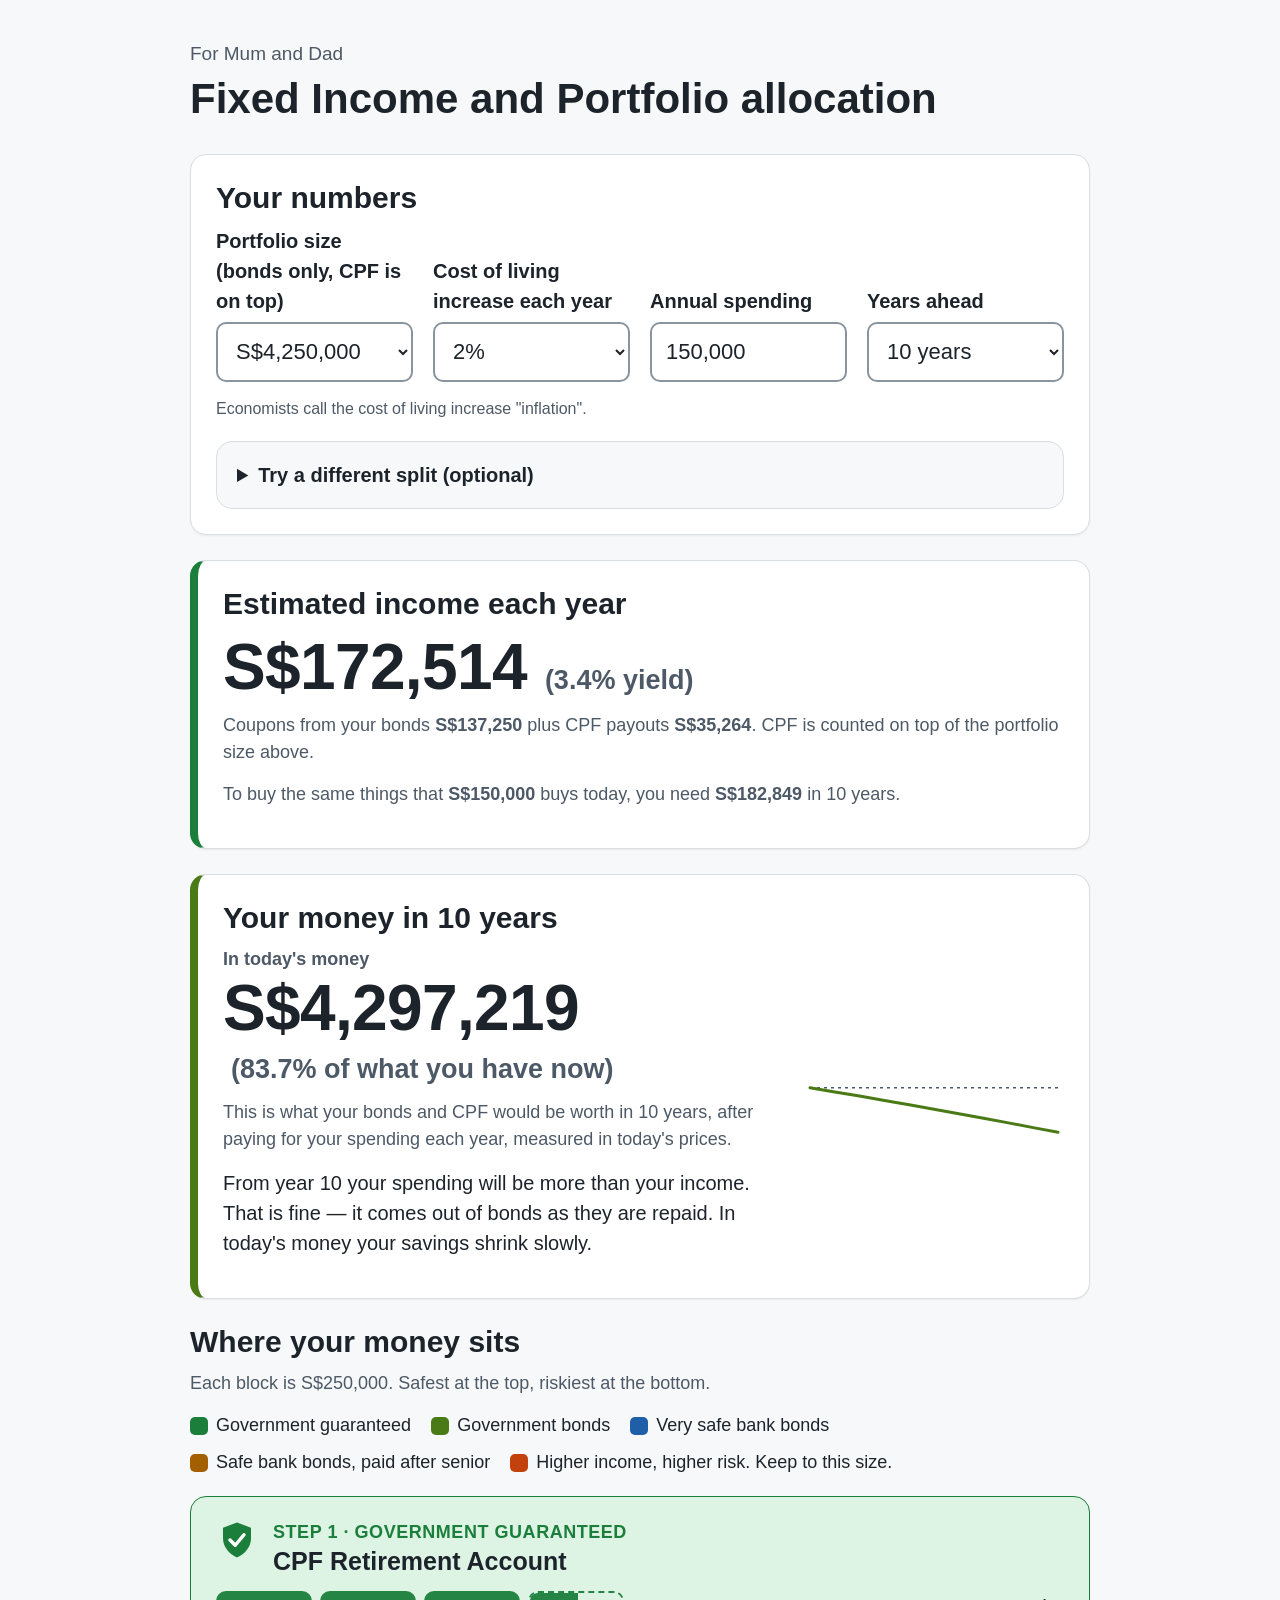
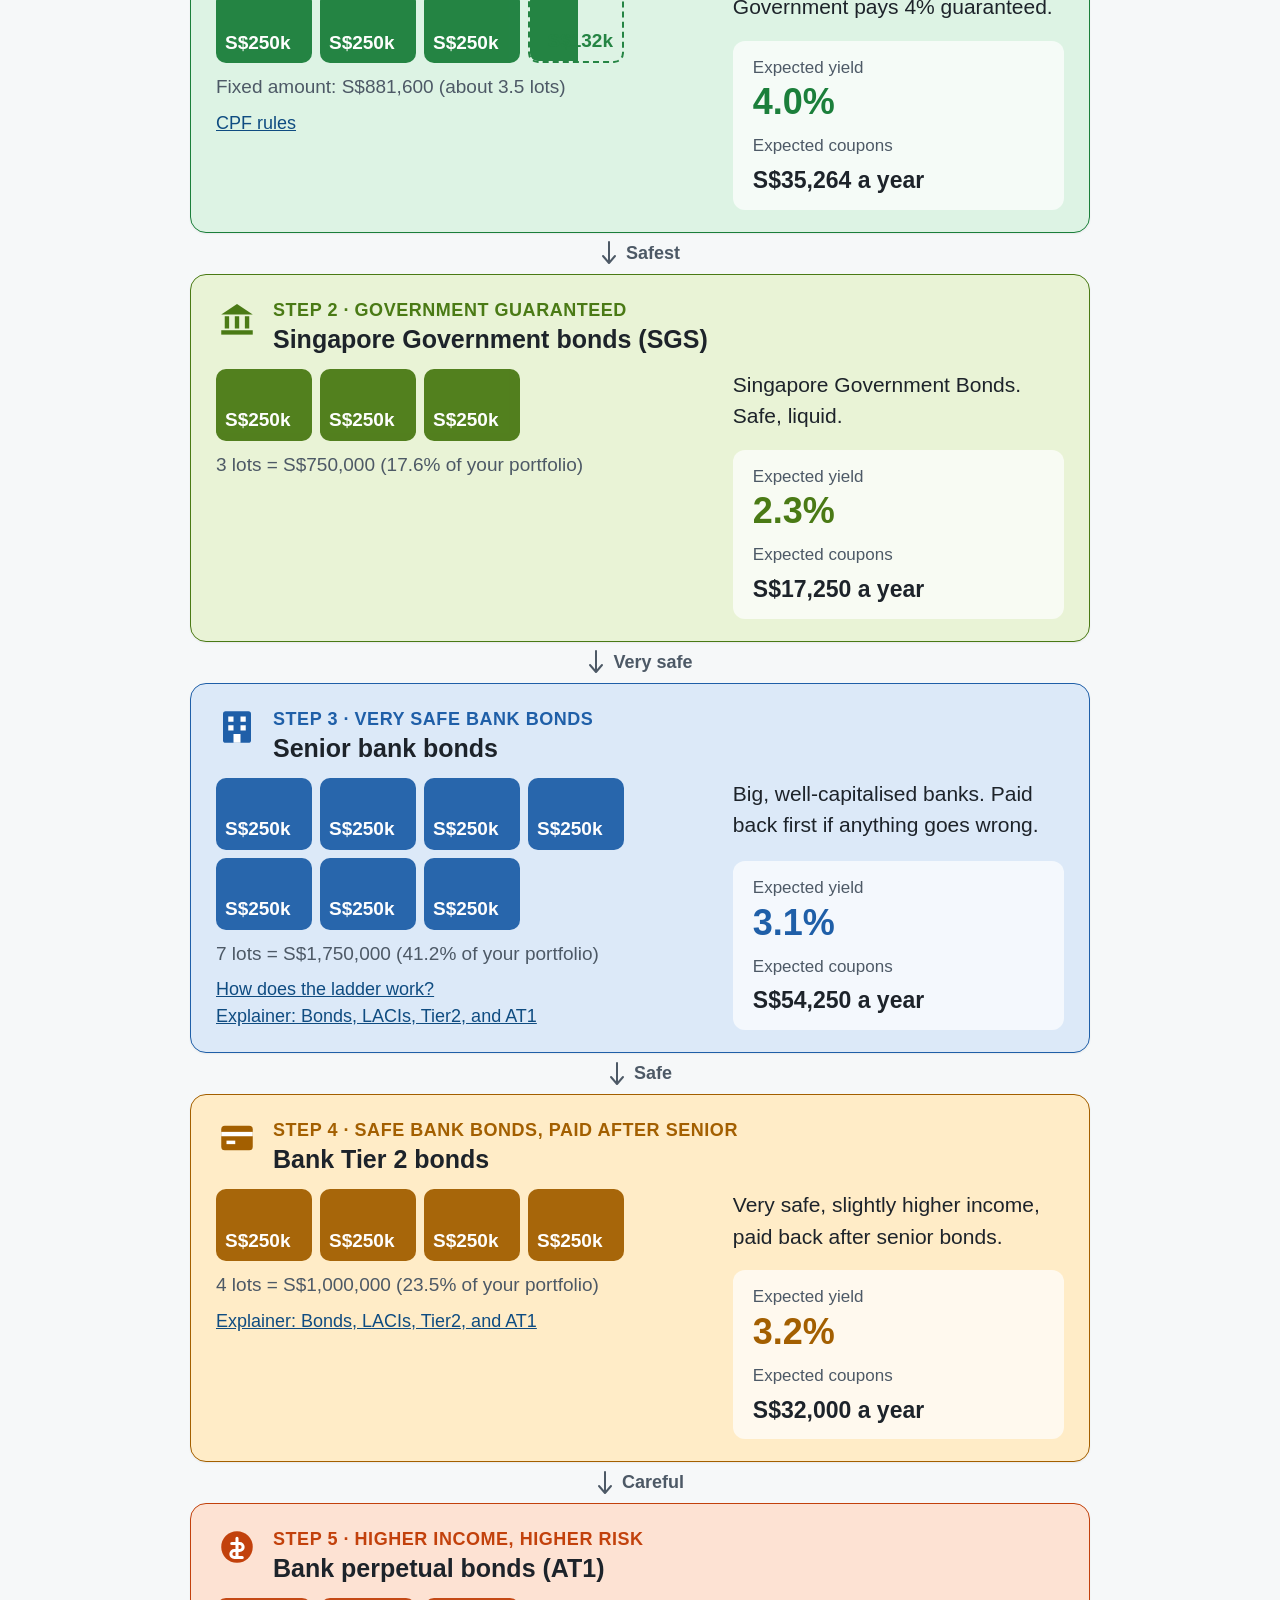
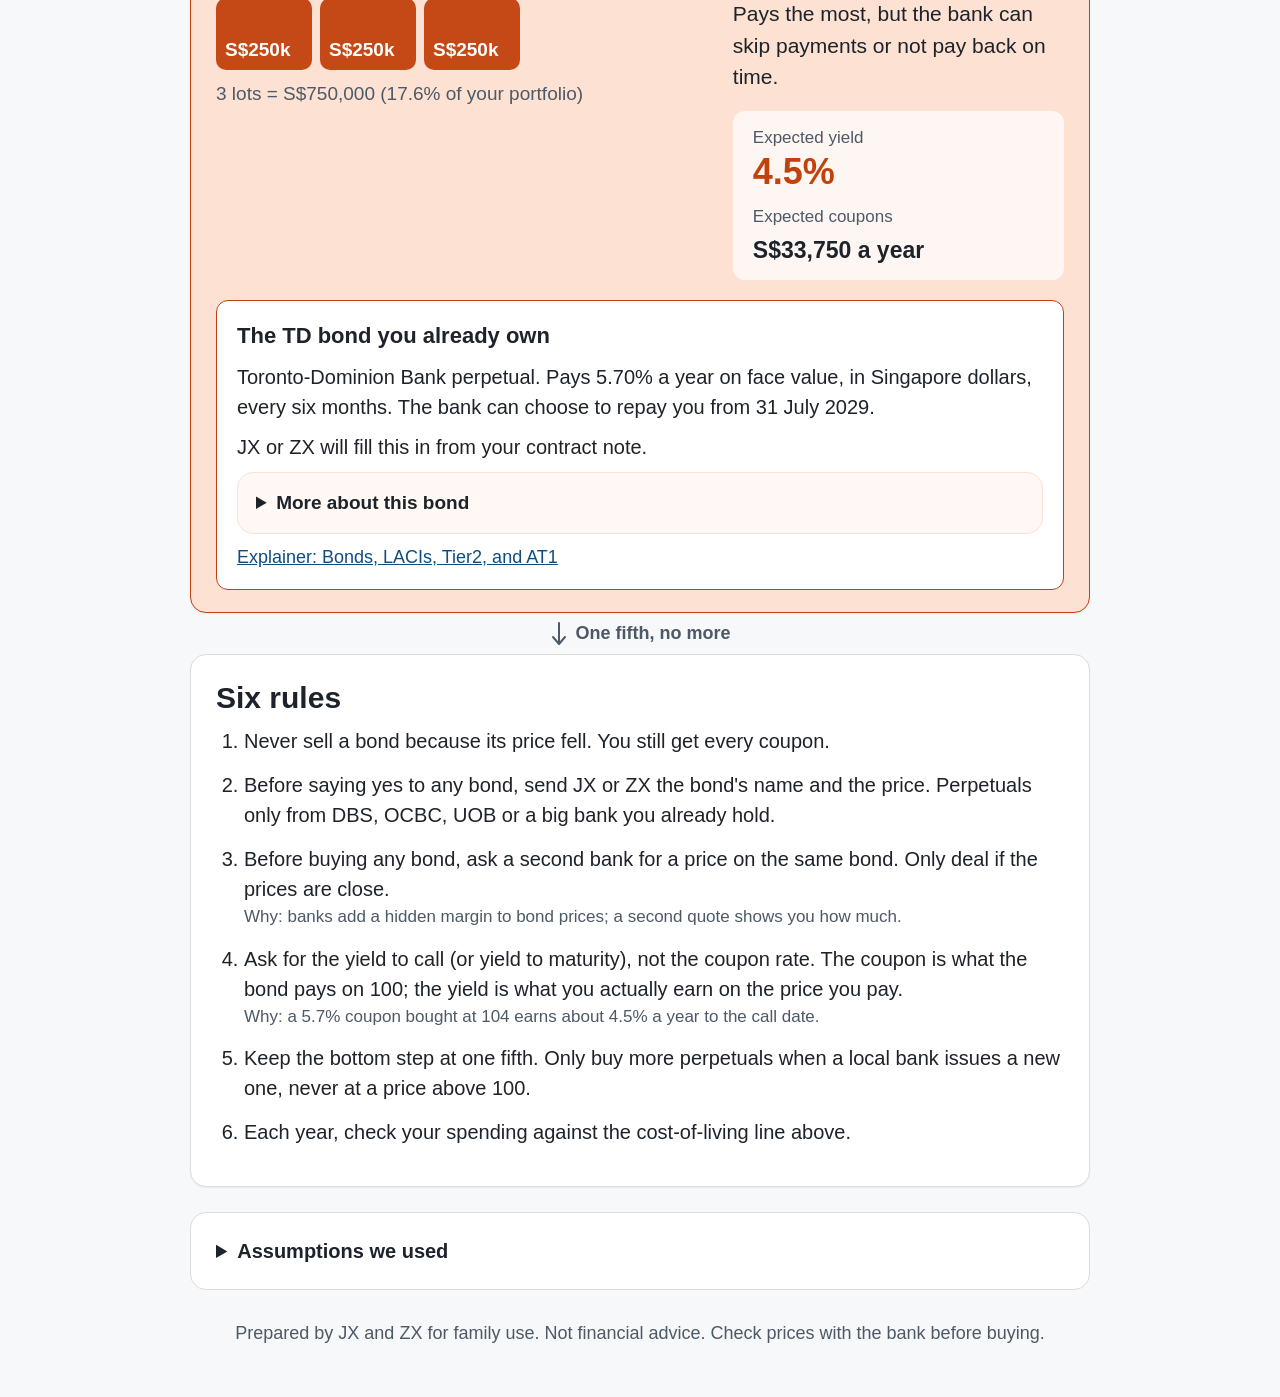
==== commit 1c8c6623: "Name JX or ZX wherever the site says who to ask Co-Authored-By: Claude Fable 5.1 <noreply@anthropic." ====
--- a/index.html
+++ b/index.html
@@ -283,7 +283,7 @@
         <div class="inset">
           <h4>The TD bond you already own</h4>
           <p>Toronto-Dominion Bank perpetual. Pays 5.70% a year on face value, in Singapore dollars, every six months. The bank can choose to repay you from 31 July 2029.</p>
-          <p id="td-yield-line">JX will fill this in from your contract note.</p>
+          <p id="td-yield-line">JX or ZX will fill this in from your contract note.</p>
           <details>
             <summary>More about this bond</summary>
             <ul>
@@ -309,7 +309,7 @@
       <h2 id="rules-title">Six rules</h2>
       <ol>
         <li>Never sell a bond because its price fell. You still get every coupon.</li>
-        <li>Before saying yes to any bond, send JX the bond's name and the price. Perpetuals only from DBS, OCBC, UOB or a big bank you already hold.</li>
+        <li>Before saying yes to any bond, send JX or ZX the bond's name and the price. Perpetuals only from DBS, OCBC, UOB or a big bank you already hold.</li>
         <li>Before buying any bond, ask a second bank for a price on the same bond. Only deal if the prices are close.
           <span class="why">Why: banks add a hidden margin to bond prices; a second quote shows you how much.</span></li>
         <li>Ask for the yield to call (or yield to maturity), not the coupon rate. The coupon is what the bond pays on 100; the yield is what you actually earn on the price you pay.
@@ -340,7 +340,7 @@
       </ul>
     </details>
 
-    <p class="disclaimer">Prepared by JX for family use. Not financial advice. Check prices with the bank before buying.</p>
+    <p class="disclaimer">Prepared by JX and ZX for family use. Not financial advice. Check prices with the bank before buying.</p>
   </div>
   <script src="app.js"></script>
 </body>
